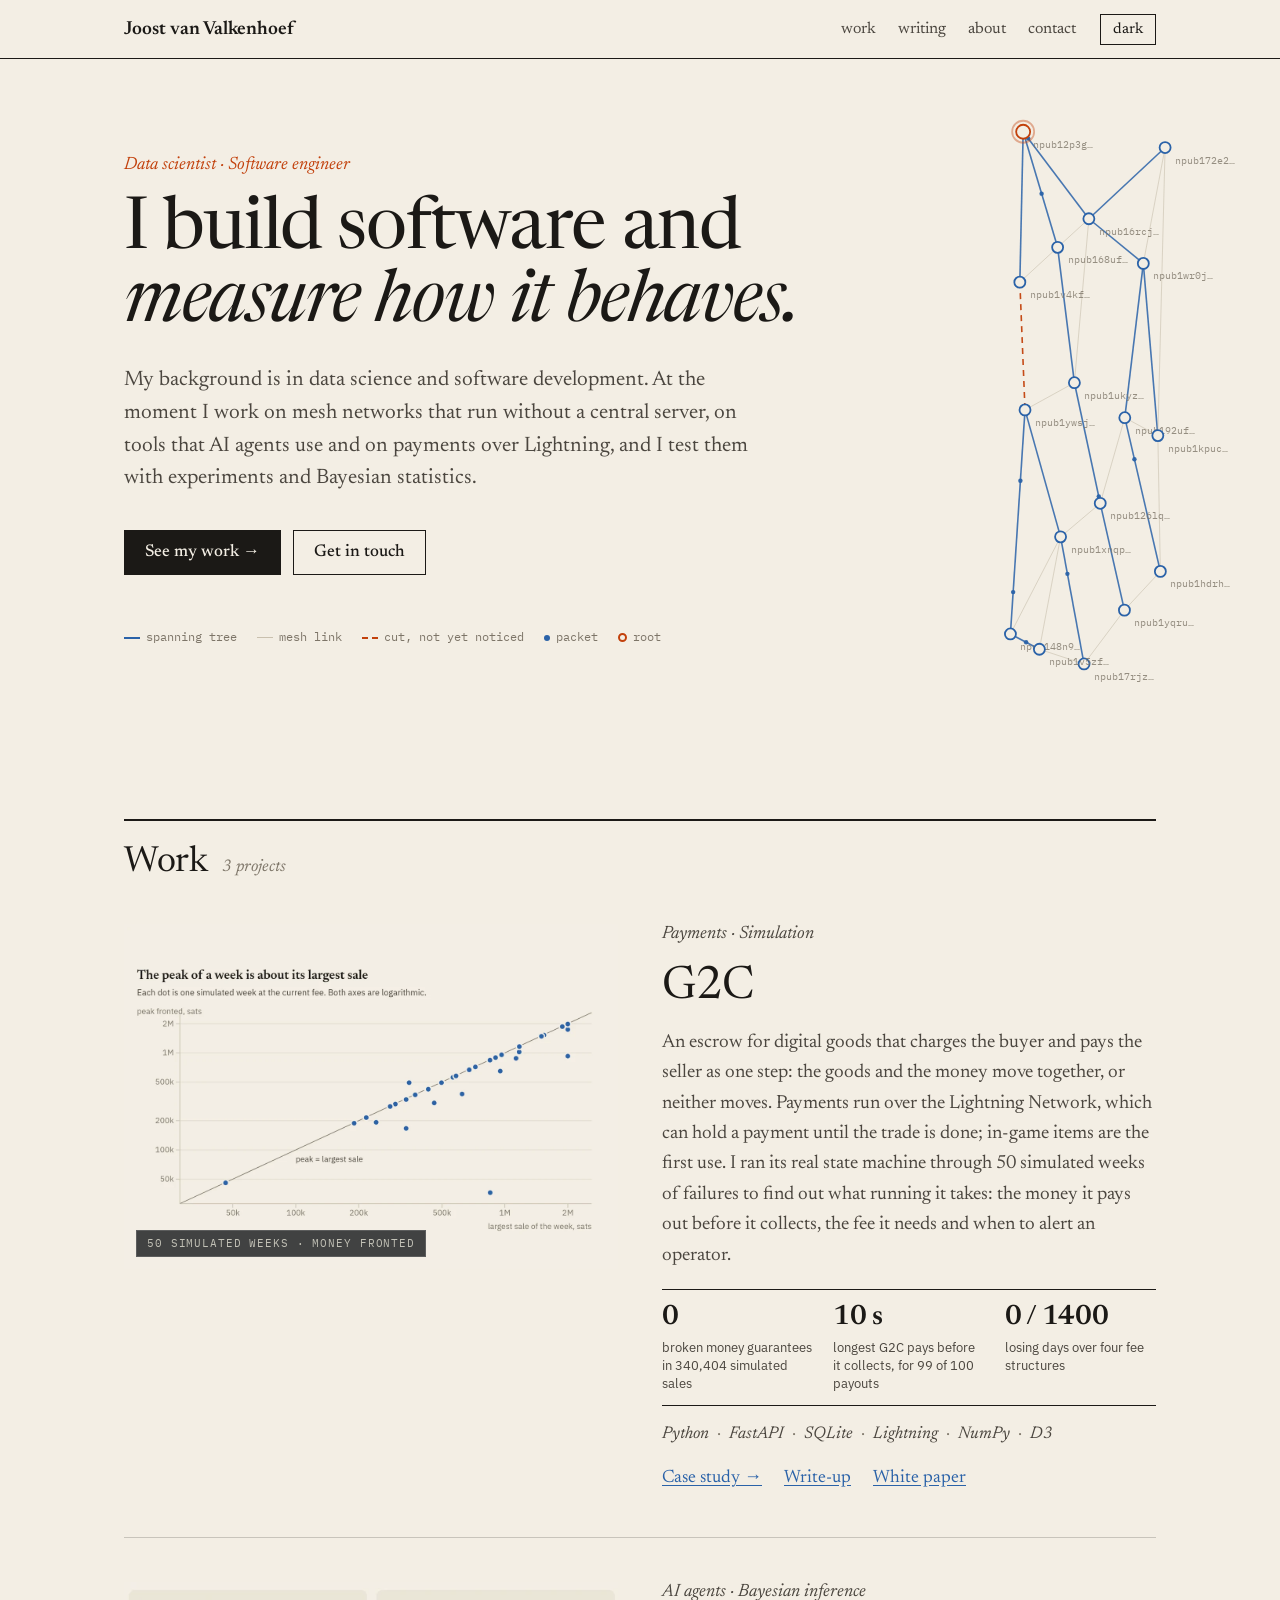
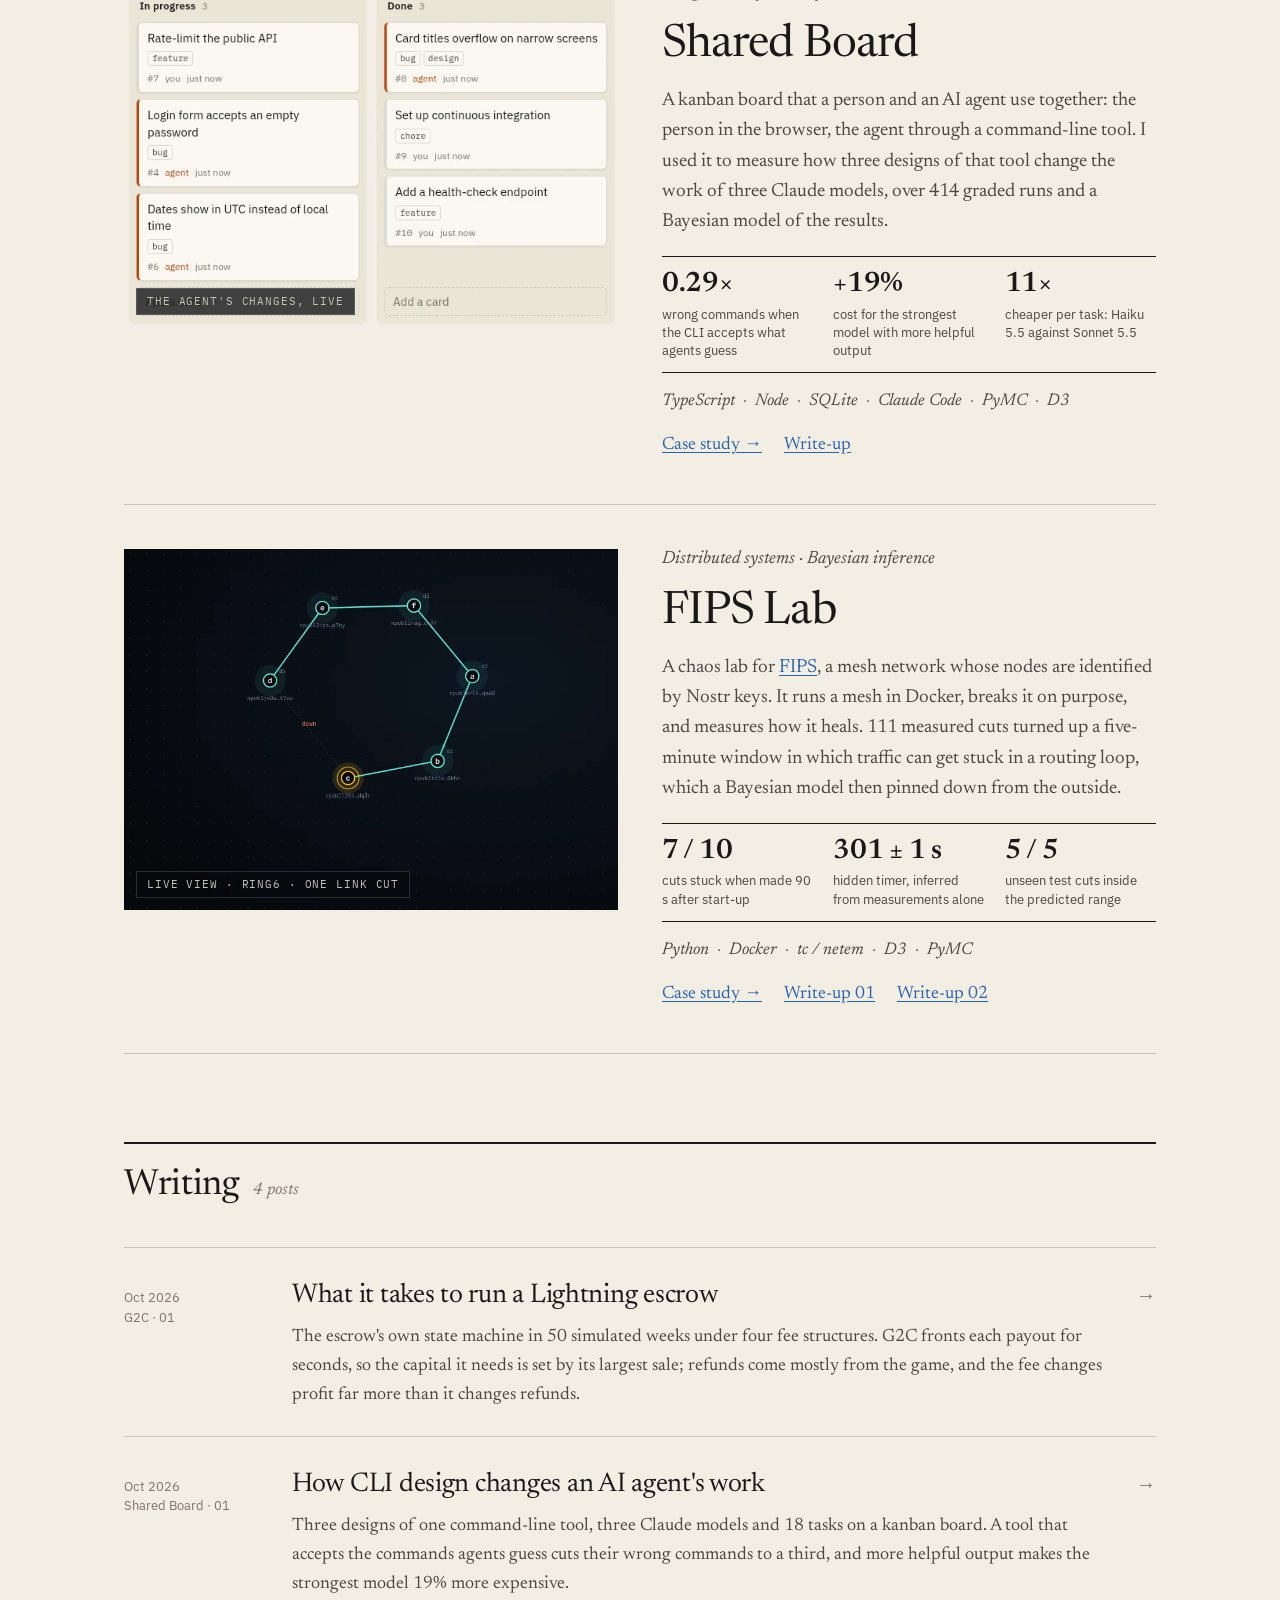
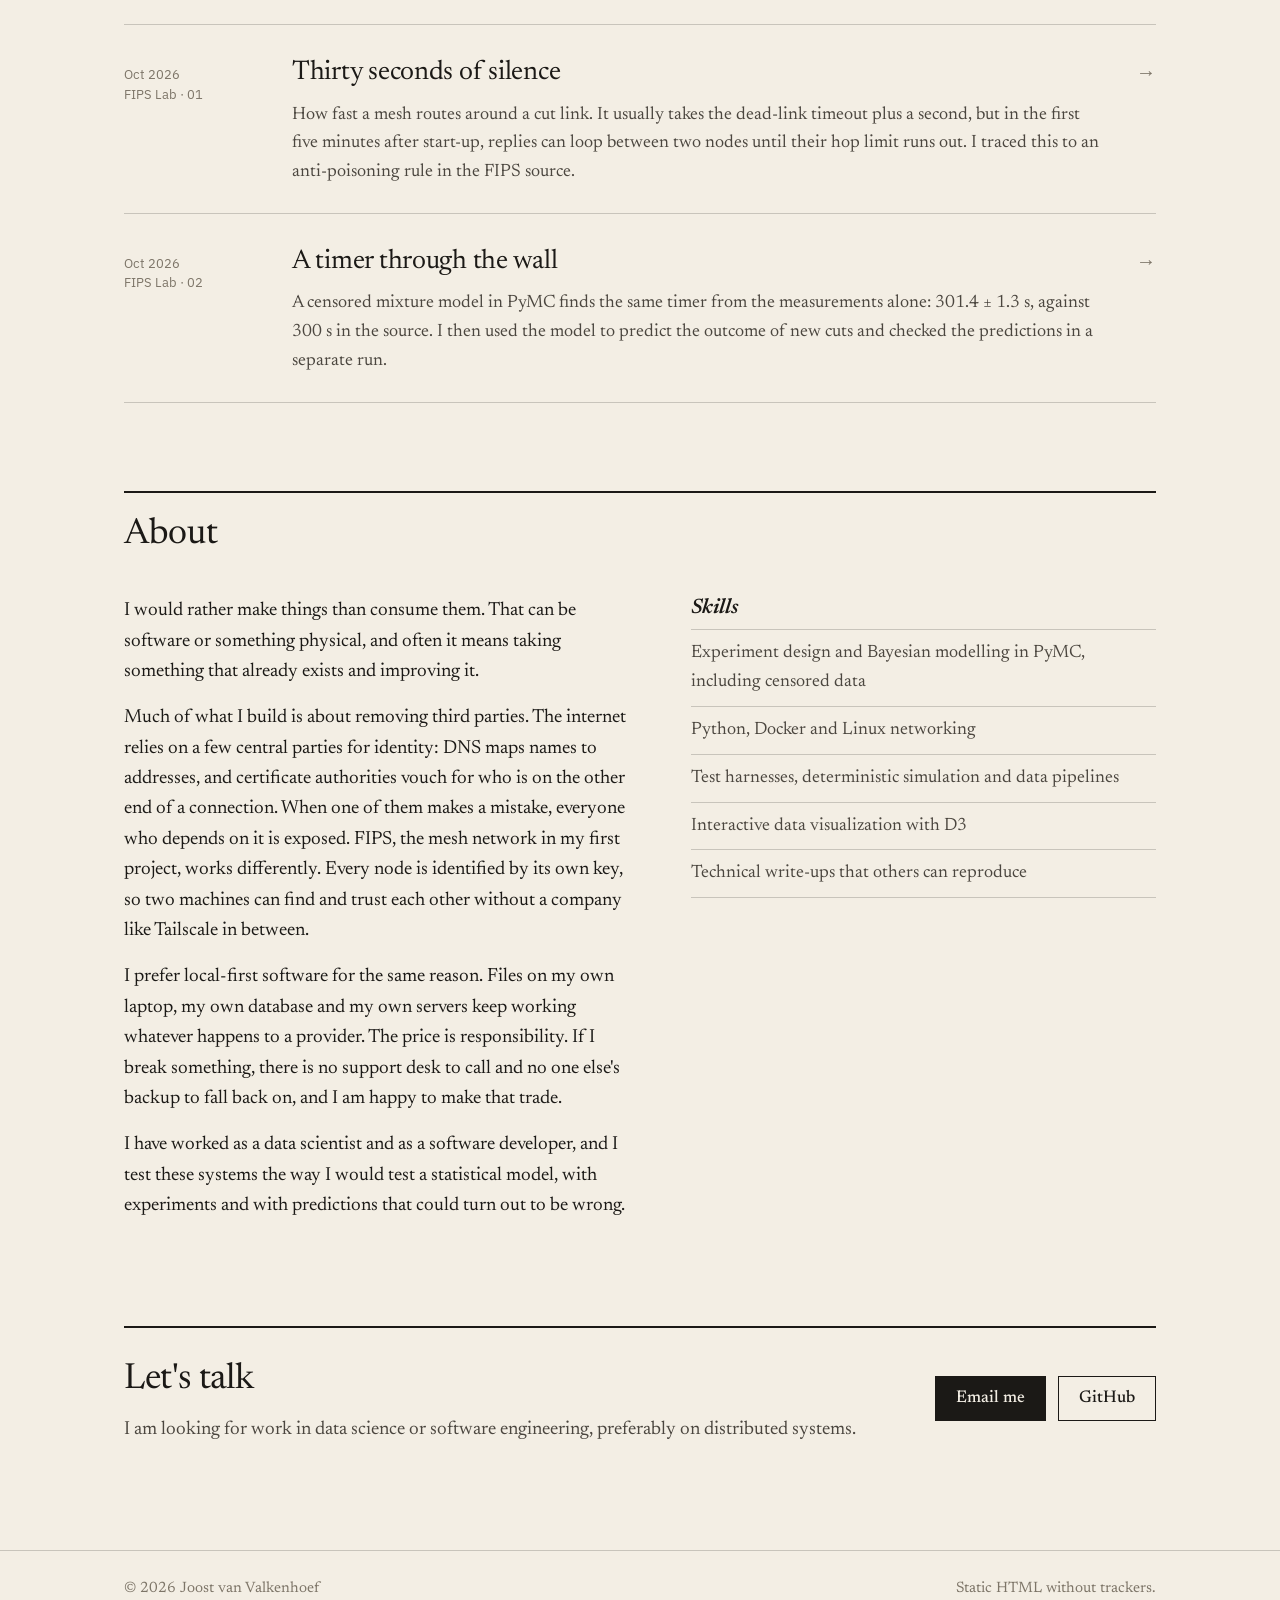
==== index.html @ c26f12bf "G2C: present it as an escrow for digital goods, with Lightning as the means Co-Authored-By: Claude O" ====
<!doctype html>
<html lang="en">
<head>
  <meta charset="utf-8">
  <meta name="viewport" content="width=device-width, initial-scale=1">
  <title>Joost van Valkenhoef</title>
  <meta name="description" content="Data scientist and software engineer. I build software and measure how it behaves: mesh networks, tools for AI agents, Lightning payments, and the statistics behind them.">
  <link rel="icon" href="data:image/svg+xml,%3Csvg xmlns='http://www.w3.org/2000/svg' viewBox='0 0 32 32'%3E%3Cg fill='none' stroke='%231aa995' stroke-width='2.5'%3E%3Cpath d='M8 24 16 8 24 24Z'/%3E%3Ccircle cx='16' cy='8' r='3.5' fill='%2306080c' stroke='%23fbbf24'/%3E%3Ccircle cx='8' cy='24' r='3.5' fill='%2306080c'/%3E%3Ccircle cx='24' cy='24' r='3.5' fill='%2306080c'/%3E%3C/g%3E%3C/svg%3E">
  <link rel="stylesheet" href="style.css">
  <script src="theme.js"></script>
</head>
<body>

<header class="bar">
  <div class="wrap">
    <a class="name" href="./">Joost van Valkenhoef</a>
    <nav aria-label="Sections">
      <a href="#work">work</a>
      <a href="#writing">writing</a>
      <a href="#about">about</a>
      <a href="#contact">contact</a>
    </nav>
    <button id="theme" type="button" aria-label="Toggle light or dark theme">theme</button>
  </div>
</header>

<main>

<div class="hero">
  <canvas id="mesh" aria-hidden="true"></canvas>
  <div class="wrap">
    <p class="kicker">Data scientist · Software engineer</p>
    <h1>I build software and <em>measure how it behaves.</em></h1>
    <p class="lede">My background is in data science and software development. At the moment I work on mesh networks that run without a central server, on tools that AI agents use and on payments over Lightning, and I test them with experiments and Bayesian statistics.</p>
    <div class="cta">
      <a class="btn primary" href="#work">See my work →</a>
      <a class="btn" href="#contact">Get in touch</a>
    </div>
    <div class="legend" aria-hidden="true">
      <span><i></i>spanning tree</span>
      <span><i class="mesh"></i>mesh link</span>
      <span><i class="cut"></i>cut, not yet noticed</span>
      <span><i class="dot"></i>packet</span>
      <span><i class="root"></i>root</span>
    </div>
  </div>
</div>

<section id="work">
  <div class="wrap">
    <div class="head"><h2>Work</h2><span class="count">3 projects</span></div>

    <article class="feature">
      <a class="shot light" href="g2c/" aria-label="G2C case study">
        <img src="img/g2c-card.webp" width="630" height="440" alt="A chart from the G2C write-up: for each simulated week, the most money paid out before collecting, against the week's largest sale. The points lie on the diagonal." loading="lazy">
        <span class="tag">50 SIMULATED WEEKS · MONEY FRONTED</span>
      </a>
      <div class="body">
        <p class="kicker">Payments · Simulation</p>
        <h3><a href="g2c/">G2C</a></h3>
        <p>An escrow for digital goods that charges the buyer and pays the seller as one step: the goods and the money move together, or neither moves. Payments run over the Lightning Network, which can hold a payment until the trade is done; in-game items are the first use. I ran its real state machine through 50 simulated weeks of failures to find out what running it takes: the money it pays out before it collects, the fee it needs and when to alert an operator.</p>
        <div class="stats">
          <div class="stat"><b>0</b><span>broken money guarantees in 340,404 simulated sales</span></div>
          <div class="stat"><b>10 s</b><span>longest G2C pays before it collects, for 99 of 100 payouts</span></div>
          <div class="stat"><b>0 / 1400</b><span>losing days over four fee structures</span></div>
        </div>
        <ul class="tags" aria-label="Built with">
          <li>Python</li><li>FastAPI</li><li>SQLite</li><li>Lightning</li><li>NumPy</li><li>D3</li>
        </ul>
        <div class="links">
          <a href="g2c/">Case study →</a>
          <a href="g2c/writeup/">Write-up</a>
          <a href="g2c/white-paper.pdf">White paper</a>
        </div>
      </div>
    </article>

    <article class="feature">
      <a class="shot light" href="shared-board/" aria-label="Shared Board case study">
        <img src="img/shared-board-card.webp" width="630" height="440" alt="The Shared Board in the browser: cards in In progress and Done, three of them with an orange edge because the AI agent moved them from the command line." loading="lazy">
        <span class="tag">THE AGENT'S CHANGES, LIVE</span>
      </a>
      <div class="body">
        <p class="kicker">AI agents · Bayesian inference</p>
        <h3><a href="shared-board/">Shared Board</a></h3>
        <p>A kanban board that a person and an AI agent use together: the person in the browser, the agent through a command-line tool. I used it to measure how three designs of that tool change the work of three Claude models, over 414 graded runs and a Bayesian model of the results.</p>
        <div class="stats">
          <div class="stat"><b>0.29×</b><span>wrong commands when the CLI accepts what agents guess</span></div>
          <div class="stat"><b>+19%</b><span>cost for the strongest model with more helpful output</span></div>
          <div class="stat"><b>11×</b><span>cheaper per task: Haiku 5.5 against Sonnet 5.5</span></div>
        </div>
        <ul class="tags" aria-label="Built with">
          <li>TypeScript</li><li>Node</li><li>SQLite</li><li>Claude Code</li><li>PyMC</li><li>D3</li>
        </ul>
        <div class="links">
          <a href="shared-board/">Case study →</a>
          <a href="shared-board/writeup/">Write-up</a>
        </div>
      </div>
    </article>

    <article class="feature">
      <a class="shot" href="fips-lab/" aria-label="FIPS Lab case study">
        <img src="img/fips-lab-card.webp" width="820" height="600" alt="The FIPS Lab live view: six mesh nodes in a ring, the spanning tree drawn in teal, the root in amber, and one cut link marked down." loading="lazy">
        <span class="tag">LIVE VIEW · RING6 · ONE LINK CUT</span>
      </a>
      <div class="body">
        <p class="kicker">Distributed systems · Bayesian inference</p>
        <h3><a href="fips-lab/">FIPS Lab</a></h3>
        <p>A chaos lab for <a href="https://github.com/jmcorgan/fips">FIPS</a>, a mesh network whose nodes are identified by Nostr keys. It runs a mesh in Docker, breaks it on purpose, and measures how it heals. 111 measured cuts turned up a five-minute window in which traffic can get stuck in a routing loop, which a Bayesian model then pinned down from the outside.</p>
        <div class="stats">
          <div class="stat"><b>7 / 10</b><span>cuts stuck when made 90 s after start-up</span></div>
          <div class="stat"><b>301 ± 1 s</b><span>hidden timer, inferred from measurements alone</span></div>
          <div class="stat"><b>5 / 5</b><span>unseen test cuts inside the predicted range</span></div>
        </div>
        <ul class="tags" aria-label="Built with">
          <li>Python</li><li>Docker</li><li>tc / netem</li><li>D3</li><li>PyMC</li>
        </ul>
        <div class="links">
          <a href="fips-lab/">Case study →</a>
          <a href="fips-lab/experiments/writeups/01-reroute/">Write-up 01</a>
          <a href="fips-lab/experiments/writeups/02-window/">Write-up 02</a>
        </div>
      </div>
    </article>
  </div>
</section>

<section id="writing">
  <div class="wrap">
    <div class="head"><h2>Writing</h2><span class="count">4 posts</span></div>
    <ul class="posts">
      <li>
        <a href="g2c/writeup/">
          <span class="meta">Oct 2026<br>G2C · 01</span>
          <div>
            <h3>What it takes to run a Lightning escrow</h3>
            <p>The escrow's own state machine in 50 simulated weeks under four fee structures. G2C fronts each payout for seconds, so the capital it needs is set by its largest sale; refunds come mostly from the game, and the fee changes profit far more than it changes refunds.</p>
          </div>
          <span class="arrow" aria-hidden="true">→</span>
        </a>
      </li>
      <li>
        <a href="shared-board/writeup/">
          <span class="meta">Oct 2026<br>Shared Board · 01</span>
          <div>
            <h3>How CLI design changes an AI agent's work</h3>
            <p>Three designs of one command-line tool, three Claude models and 18 tasks on a kanban board. A tool that accepts the commands agents guess cuts their wrong commands to a third, and more helpful output makes the strongest model 19% more expensive.</p>
          </div>
          <span class="arrow" aria-hidden="true">→</span>
        </a>
      </li>
      <li>
        <a href="fips-lab/experiments/writeups/01-reroute/">
          <span class="meta">Oct 2026<br>FIPS Lab · 01</span>
          <div>
            <h3>Thirty seconds of silence</h3>
            <p>How fast a mesh routes around a cut link. It usually takes the dead-link timeout plus a second, but in the first five minutes after start-up, replies can loop between two nodes until their hop limit runs out. I traced this to an anti-poisoning rule in the FIPS source.</p>
          </div>
          <span class="arrow" aria-hidden="true">→</span>
        </a>
      </li>
      <li>
        <a href="fips-lab/experiments/writeups/02-window/">
          <span class="meta">Oct 2026<br>FIPS Lab · 02</span>
          <div>
            <h3>A timer through the wall</h3>
            <p>A censored mixture model in PyMC finds the same timer from the measurements alone: 301.4 ± 1.3 s, against 300 s in the source. I then used the model to predict the outcome of new cuts and checked the predictions in a separate run.</p>
          </div>
          <span class="arrow" aria-hidden="true">→</span>
        </a>
      </li>
    </ul>
  </div>
</section>

<section id="about">
  <div class="wrap">
    <div class="head"><h2>About</h2></div>
    <div class="about">
      <div>
        <p>I would rather make things than consume them. That can be software or something physical, and often it means taking something that already exists and improving it.</p>
        <p>Much of what I build is about removing third parties. The internet relies on a few central parties for identity: DNS maps names to addresses, and certificate authorities vouch for who is on the other end of a connection. When one of them makes a mistake, everyone who depends on it is exposed. FIPS, the mesh network in my first project, works differently. Every node is identified by its own key, so two machines can find and trust each other without a company like Tailscale in between.</p>
        <p>I prefer local-first software for the same reason. Files on my own laptop, my own database and my own servers keep working whatever happens to a provider. The price is responsibility. If I break something, there is no support desk to call and no one else's backup to fall back on, and I am happy to make that trade.</p>
        <p>I have worked as a data scientist and as a software developer, and I test these systems the way I would test a statistical model, with experiments and with predictions that could turn out to be wrong.</p>
      </div>
      <div class="skills">
        <h3>Skills</h3>
        <ul>
          <li>Experiment design and Bayesian modelling in PyMC, including censored data</li>
          <li>Python, Docker and Linux networking</li>
          <li>Test harnesses, deterministic simulation and data pipelines</li>
          <li>Interactive data visualization with D3</li>
          <li>Technical write-ups that others can reproduce</li>
        </ul>
      </div>
    </div>
  </div>
</section>

<section id="contact">
  <div class="wrap">
    <div class="contact">
      <div>
        <h2>Let's talk</h2>
        <p>I am looking for work in data science or software engineering, preferably on distributed systems.</p>
      </div>
      <div class="cta">
        <a class="btn primary" href="mailto:jmevanvalkenhoef@gmail.com">Email me</a>
        <a class="btn" href="https://github.com/jmevanvalkenhoef">GitHub</a>
      </div>
    </div>
  </div>
</section>

</main>

<footer>
  <div class="wrap">
    <span>© 2026 Joost van Valkenhoef</span>
    <span>Static HTML without trackers.</span>
  </div>
</footer>

<script src="mesh.js"></script>
</body>
</html>
---- style.css ----
/* Portfolio site: editorial light theme, warm charcoal dark theme. Same
   tokens as the FIPS Lab write-ups, so the site and the write-ups read as
   one. Chart colours validated: light #2a62a8 / #c2410c on #f3eee4, dark
   #548fdc / #c4851e on #1b1a18. Fonts self-hosted (SIL OFL). */

@import url("fonts/fonts.css");

:root {
  color-scheme: light;
  --page: #f3eee4;
  --surface: #f3eee4;
  --text: #1b1916;
  --text-2: #4b463f;
  --muted: #7d7568;
  --grid: #e2dbcd;
  --axis: #c9c0ae;
  --border: rgba(27, 25, 22, 0.2);
  --rule: #1b1916;
  --series: #2a62a8;
  --stuck: #c2410c;
  --accent: #c2410c;
  --root: #c2410c;
  --link: #2a62a8;
  --code-bg: #e9e2d4;
  --serif: "Newsreader", Georgia, "Times New Roman", serif;
  --sans: "IBM Plex Sans", system-ui, sans-serif;
  --mono: "IBM Plex Mono", ui-monospace, SFMono-Regular, Menlo, Consolas, monospace;
}

@media (prefers-color-scheme: dark) {
  :root:not([data-theme="light"]) {
    color-scheme: dark;
    --page: #1b1a18;
    --surface: #1b1a18;
    --text: #efe9df;
    --text-2: #c2baac;
    --muted: #8b8478;
    --grid: #2c2a26;
    --axis: #4a463f;
    --border: rgba(239, 233, 223, 0.16);
    --rule: #efe9df;
    --series: #548fdc;
    --stuck: #c4851e;
    --accent: #e2a33b;
  --root: #e2a33b;
    --link: #e2a33b;
    --code-bg: #24221f;
  }
}

:root[data-theme="dark"] {
  color-scheme: dark;
  --page: #1b1a18;
  --surface: #1b1a18;
  --text: #efe9df;
  --text-2: #c2baac;
  --muted: #8b8478;
  --grid: #2c2a26;
  --axis: #4a463f;
  --border: rgba(239, 233, 223, 0.16);
  --rule: #efe9df;
  --series: #548fdc;
  --stuck: #c4851e;
  --accent: #e2a33b;
  --root: #e2a33b;
  --link: #e2a33b;
  --code-bg: #24221f;
}

* { box-sizing: border-box; }

html { scroll-behavior: smooth; }
@media (prefers-reduced-motion: reduce) { html { scroll-behavior: auto; } }

body {
  margin: 0;
  background: var(--page);
  color: var(--text);
  font: 19px/1.6 var(--serif);
  -webkit-font-smoothing: antialiased;
}

a { color: var(--link); text-underline-offset: 3px; }
a:hover { text-decoration-thickness: 2px; }
:focus-visible { outline: 2px solid var(--accent); outline-offset: 3px; }

.wrap { max-width: 1080px; margin: 0 auto; padding: 0 24px; }
.narrow { max-width: 760px; }

.kicker { font: italic 400 18px/1.2 var(--serif); color: var(--accent); margin: 0; }
.dim { color: var(--muted); }
code { font: 0.84em var(--mono); background: var(--code-bg); padding: 1px 5px; }

/* ── Top bar ─────────────────────────────────────────────────────────── */

.bar { position: sticky; top: 0; z-index: 10; background: var(--page); border-bottom: 1px solid var(--rule); }
.bar .wrap { display: flex; align-items: center; gap: 24px; height: 58px; }
.name { font: 600 19px/1 var(--serif); color: var(--text); text-decoration: none; margin-right: auto; }
.bar nav { display: flex; gap: 22px; }
.bar nav a { font: 16px/1 var(--serif); color: var(--text-2); text-decoration: none; }
.bar nav a:hover { color: var(--text); text-decoration: underline; }
#theme { font: 15px/1 var(--serif); color: var(--text); background: none; border: 1px solid var(--rule); padding: 7px 12px; cursor: pointer; }
#theme:hover { background: var(--code-bg); }

/* ── Hero ────────────────────────────────────────────────────────────── */

.hero { position: relative; overflow: hidden; }
.hero canvas { position: absolute; inset: 0; width: 100%; height: 100%; display: block; }
.hero .wrap { position: relative; padding-top: 96px; padding-bottom: 88px; pointer-events: none; }
.hero .wrap > * { pointer-events: auto; }
.hero h1 {
  font-weight: 400;
  font-size: clamp(40px, 6vw, 72px);
  line-height: 1.02;
  letter-spacing: -0.02em;
  margin: 18px 0 24px;
  max-width: 11.5em;
}
.hero h1 em { font-style: italic; }
.hero .lede { font-size: 21px; line-height: 1.55; color: var(--text-2); max-width: 31em; margin: 0 0 34px; }
.hero .legend { margin-top: 56px; display: flex; flex-wrap: wrap; gap: 8px 20px; font: 12px/1 var(--mono); color: var(--muted); }
.legend i { display: inline-block; width: 16px; vertical-align: middle; margin-right: 6px; border-top: 2px solid var(--series); }
.legend i.cut { border-top: 2px dashed var(--stuck); }
.legend i.mesh { border-top: 1px solid var(--axis); }
.legend i.dot { width: 6px; height: 6px; border: 0; border-radius: 50%; background: var(--series); }
.legend i.root { width: 9px; height: 9px; border: 2px solid var(--root); border-radius: 50%; }

.cta { display: flex; flex-wrap: wrap; gap: 12px; }
.btn {
  display: inline-flex; align-items: center; gap: 8px;
  font: 500 17px/1 var(--serif);
  padding: 13px 20px;
  text-decoration: none;
  border: 1px solid var(--rule);
  color: var(--text);
  background: transparent;
}
.btn:hover { background: var(--code-bg); }
.btn.primary { background: var(--text); color: var(--page); }
.btn.primary:hover { background: var(--accent); border-color: var(--accent); color: var(--page); }

/* ── Sections ────────────────────────────────────────────────────────── */

section { padding: 88px 0 0; }
section:last-of-type { padding-bottom: 104px; }
.head { display: flex; align-items: baseline; gap: 14px; margin-bottom: 32px; border-top: 2px solid var(--rule); padding-top: 14px; }
.head h2 { font-size: 36px; font-weight: 400; letter-spacing: -0.01em; margin: 0; }
.head .count { font: italic 17px/1 var(--serif); color: var(--muted); }

/* Featured project */
.feature { display: grid; grid-template-columns: 1fr 1fr; gap: 44px; padding-bottom: 44px; border-bottom: 1px solid var(--border); }
.shot { display: block; background: #06080c; position: relative; align-self: start; }
.shot img { display: block; width: 100%; height: auto; }
.shot .tag {
  position: absolute; left: 12px; bottom: 12px;
  font: 11px/1 var(--mono); letter-spacing: 0.08em; color: #c3c2b7;
  background: rgba(6, 8, 12, 0.75); border: 1px solid rgba(255, 255, 255, 0.14); padding: 7px 10px;
}
.feature + .feature { margin-top: 44px; }
.shot.light { background: var(--code-bg); }
.feature .body { display: flex; flex-direction: column; gap: 18px; }
.feature h3 { font-size: 46px; font-weight: 400; letter-spacing: -0.02em; margin: 0; line-height: 1; }
.feature h3 a { color: var(--text); text-decoration: none; }
.feature h3 a:hover { text-decoration: underline; text-decoration-thickness: 2px; }
.feature p { margin: 0; color: var(--text-2); }

.stats { display: grid; grid-template-columns: repeat(3, 1fr); gap: 0 20px; border-top: 1px solid var(--rule); border-bottom: 1px solid var(--rule); }
.stat { padding: 12px 0; }
.stat b { display: block; white-space: nowrap; font: 600 28px/1.1 var(--serif); font-variant-numeric: lining-nums; letter-spacing: -0.01em; }
.stat span { display: block; font: 13px/1.4 var(--sans); color: var(--text-2); margin-top: 6px; }

.tags { display: flex; flex-wrap: wrap; gap: 4px 0; list-style: none; margin: 0; padding: 0; }
.tags li { font: italic 17px/1.3 var(--serif); color: var(--text-2); }
.tags li + li::before { content: "·"; margin: 0 8px; font-style: normal; color: var(--muted); }

.links { display: flex; flex-wrap: wrap; gap: 8px 22px; font-size: 18px; margin-top: auto; }

/* Writing */
.posts { list-style: none; margin: 0; padding: 0; }
.posts li { border-bottom: 1px solid var(--border); }
.posts li:first-child { border-top: 1px solid var(--border); }
.posts a { display: grid; grid-template-columns: 140px 1fr auto; gap: 28px; align-items: baseline; padding: 26px 0; text-decoration: none; color: var(--text); }
.posts a:hover h3 { text-decoration: underline; text-decoration-thickness: 1px; }
.posts .meta { font: 13px/1.5 var(--sans); color: var(--muted); }
.posts h3 { font-size: 27px; font-weight: 400; margin: 0 0 6px; letter-spacing: -0.01em; }
.posts p { margin: 0; color: var(--text-2); font-size: 18px; }
.posts .arrow { font: 20px/1 var(--serif); color: var(--muted); }

/* About */
.about { display: grid; grid-template-columns: 1.1fr 1fr; gap: 56px; }
.about p { margin: 0 0 16px; }
.skills h3 { font: italic 600 21px/1.2 var(--serif); margin: 0 0 8px; }
.skills ul { margin: 0; padding: 0; list-style: none; border-top: 1px solid var(--border); }
.skills li { padding: 9px 0; border-bottom: 1px solid var(--border); color: var(--text-2); font-size: 18px; }

/* Contact */
.contact { display: flex; flex-wrap: wrap; align-items: center; justify-content: space-between; gap: 24px; border-top: 2px solid var(--rule); padding-top: 24px; }
.contact h2 { font-size: 36px; font-weight: 400; margin: 0 0 6px; letter-spacing: -0.01em; }
.contact p { margin: 0; color: var(--text-2); }

footer { border-top: 1px solid var(--border); padding: 26px 0 40px; font: 15px/1.6 var(--serif); color: var(--muted); }
footer .wrap { display: flex; flex-wrap: wrap; justify-content: space-between; gap: 12px; }
footer a { color: var(--muted); }

/* ── Project page ────────────────────────────────────────────────────── */

.page-head { padding: 72px 0 8px; }
.page-head h1 { font-size: clamp(38px, 5.4vw, 58px); font-weight: 400; line-height: 1.04; letter-spacing: -0.02em; margin: 16px 0 20px; }
.page-head .lede { font-size: 22px; color: var(--text-2); margin: 0 0 28px; }
.figure { margin: 44px 0 0; }
.figure img { display: block; width: 100%; height: auto; background: #06080c; }
.figure figcaption { font: italic 16px/1.45 var(--serif); color: var(--muted); margin-top: 10px; }
.prose h2 { font-size: 31px; font-weight: 400; margin: 64px 0 10px; letter-spacing: -0.01em; }
.prose ul { padding-left: 22px; }
.prose li { margin: 8px 0; }
.prose li::marker { color: var(--accent); }
.prose .stats { margin: 28px 0; }
.prose .tags { margin-top: 12px; padding-left: 0; }
.cards { display: grid; grid-template-columns: 1fr 1fr; gap: 0 32px; margin: 20px 0; }
.card { display: block; padding: 16px 0 20px; border-top: 1px solid var(--rule); text-decoration: none; color: var(--text); }
.card:hover h3 { text-decoration: underline; text-decoration-thickness: 1px; }
.card .kicker { font-size: 16px; }
.card h3 { font-size: 25px; font-weight: 400; margin: 6px 0 6px; }
.card p { margin: 0; font-size: 17px; color: var(--text-2); }
.arch { display: block; width: 100%; height: auto; margin: 20px 0 4px; }
.arch text { font: 12px var(--sans); fill: var(--text-2); }
.arch .box { fill: var(--page); stroke: var(--axis); }
.arch .hl { stroke: var(--rule); }
.arch .flow { stroke: var(--series); stroke-width: 1.5; fill: none; marker-end: url(#arr); }
.arch .title { fill: var(--text); font-weight: 600; }

/* G2C sale states */
.states { display: block; width: 100%; height: auto; margin: 24px 0 8px; }
.states rect { fill: var(--page); stroke: var(--axis); }
.states .done rect { stroke: var(--series); stroke-width: 1.5; }
.states .back rect { stroke: var(--muted); stroke-dasharray: 3 3; }
.states .person rect { stroke: var(--stuck); stroke-width: 1.5; }
.states text { font: 11.5px var(--sans); fill: var(--text); text-anchor: middle; }
.states .note { fill: var(--muted); font-size: 11px; text-anchor: start; }
.states .arrow { fill: none; stroke: var(--text-2); stroke-width: 1.3; marker-end: url(#arr); }
.states .arrow.back { stroke: var(--muted); stroke-dasharray: 3 3; }
.states .arrow.person { stroke: var(--stuck); }
.states marker path { fill: var(--text-2); }

/* ── Small screens ───────────────────────────────────────────────────── */

@media (max-width: 860px) {
  .feature { grid-template-columns: 1fr; gap: 28px; }
  .about { grid-template-columns: 1fr; gap: 32px; }
}

@media (max-width: 640px) {
  body { font-size: 18px; }
  .wrap { padding: 0 16px; }
  .bar nav { display: none; }
  .hero .wrap { padding-top: 56px; padding-bottom: 56px; }
  .hero .lede { font-size: 19px; }
  .hero canvas { opacity: 0.28; }
  section { padding-top: 64px; }
  .feature h3 { font-size: 38px; }
  .stats { grid-template-columns: 1fr; }
  .stat + .stat { border-top: 1px solid var(--border); }
  .posts a { grid-template-columns: 1fr; gap: 6px; padding: 20px 0; }
  .posts .arrow { display: none; }
  .cards { grid-template-columns: 1fr; }
}
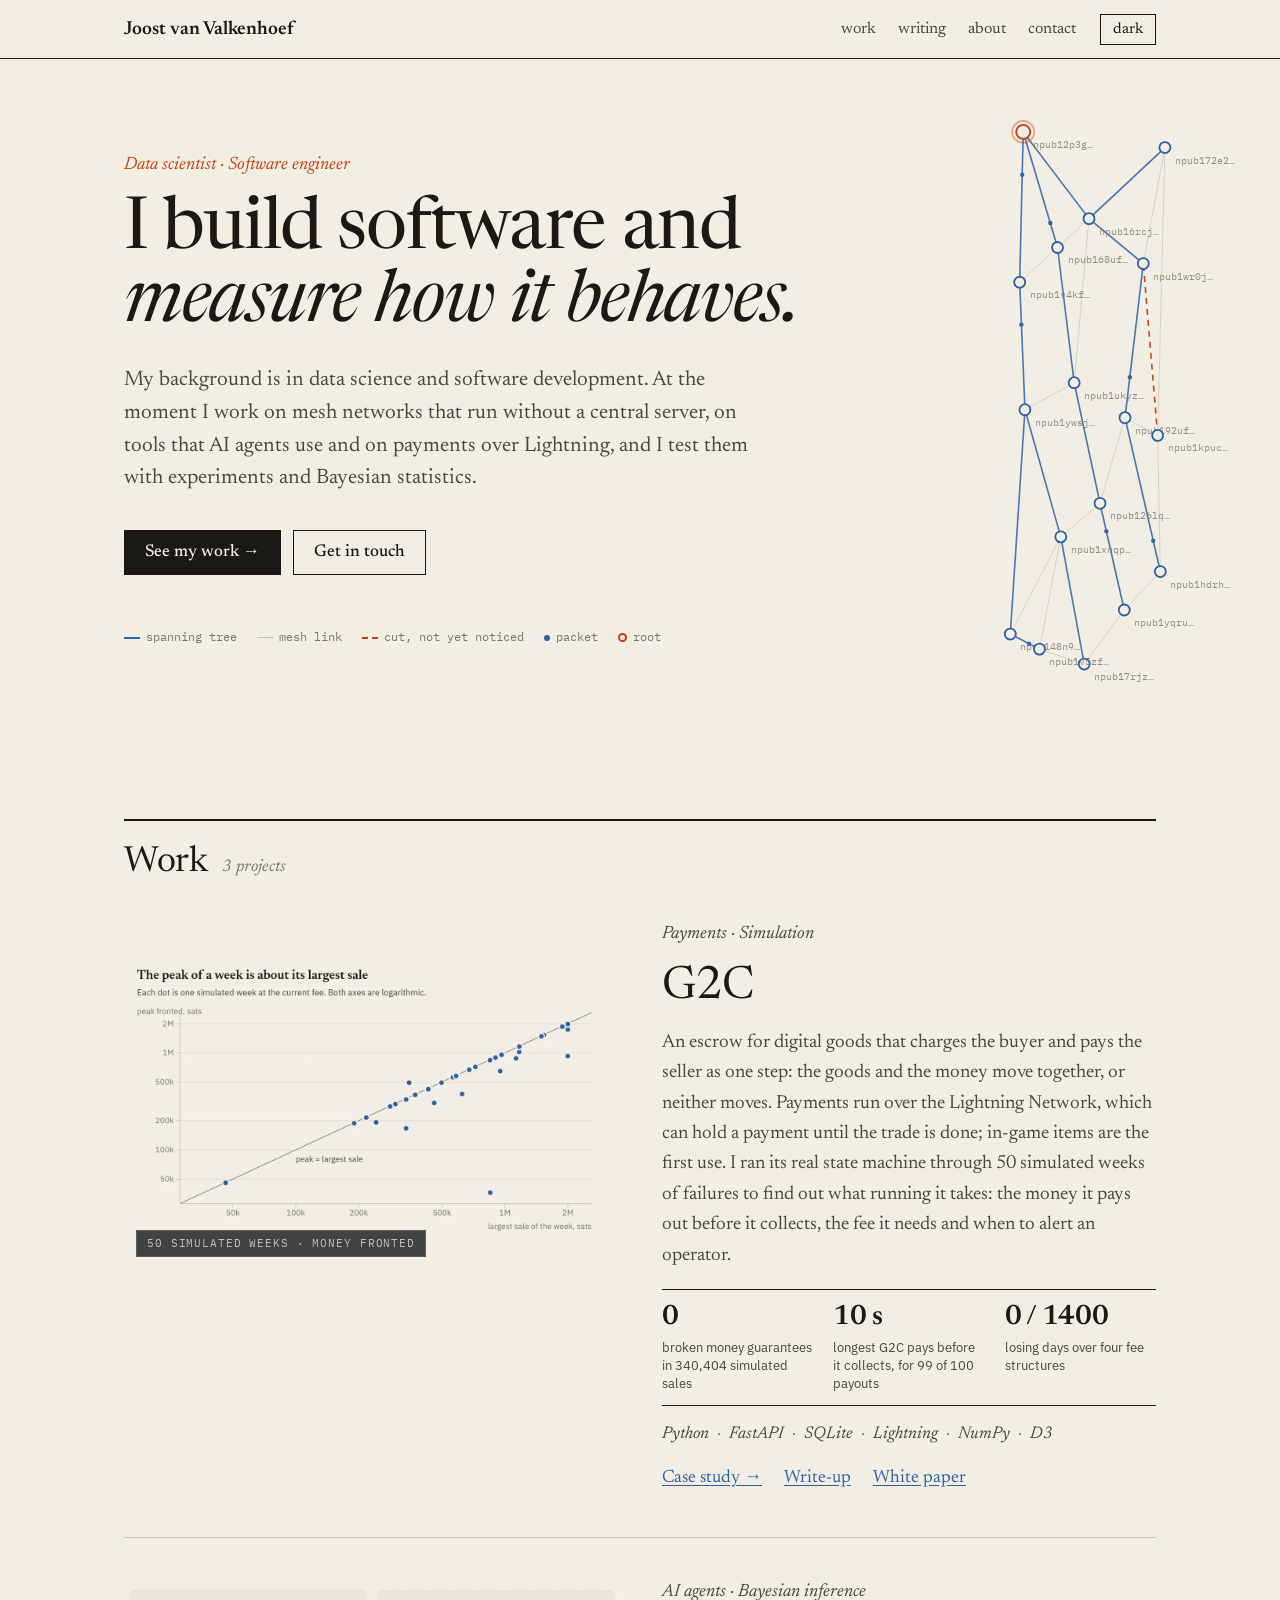
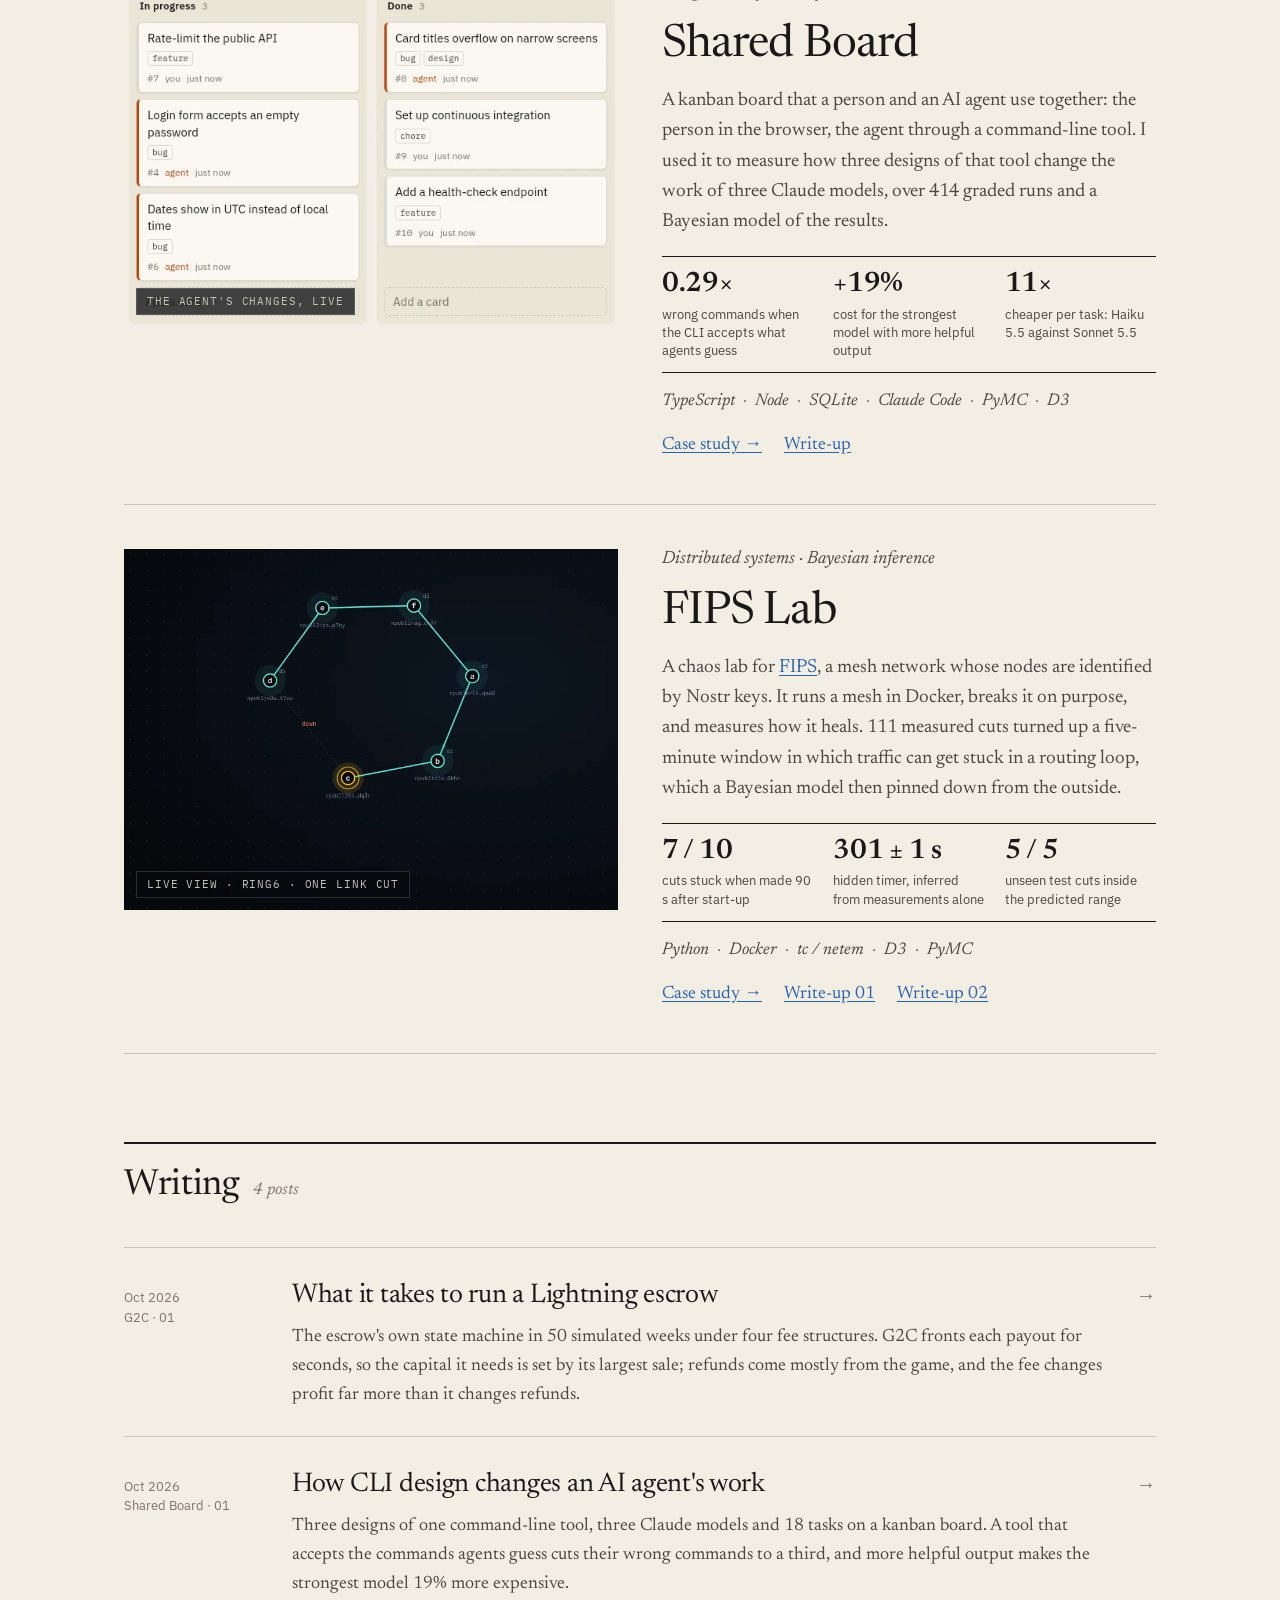
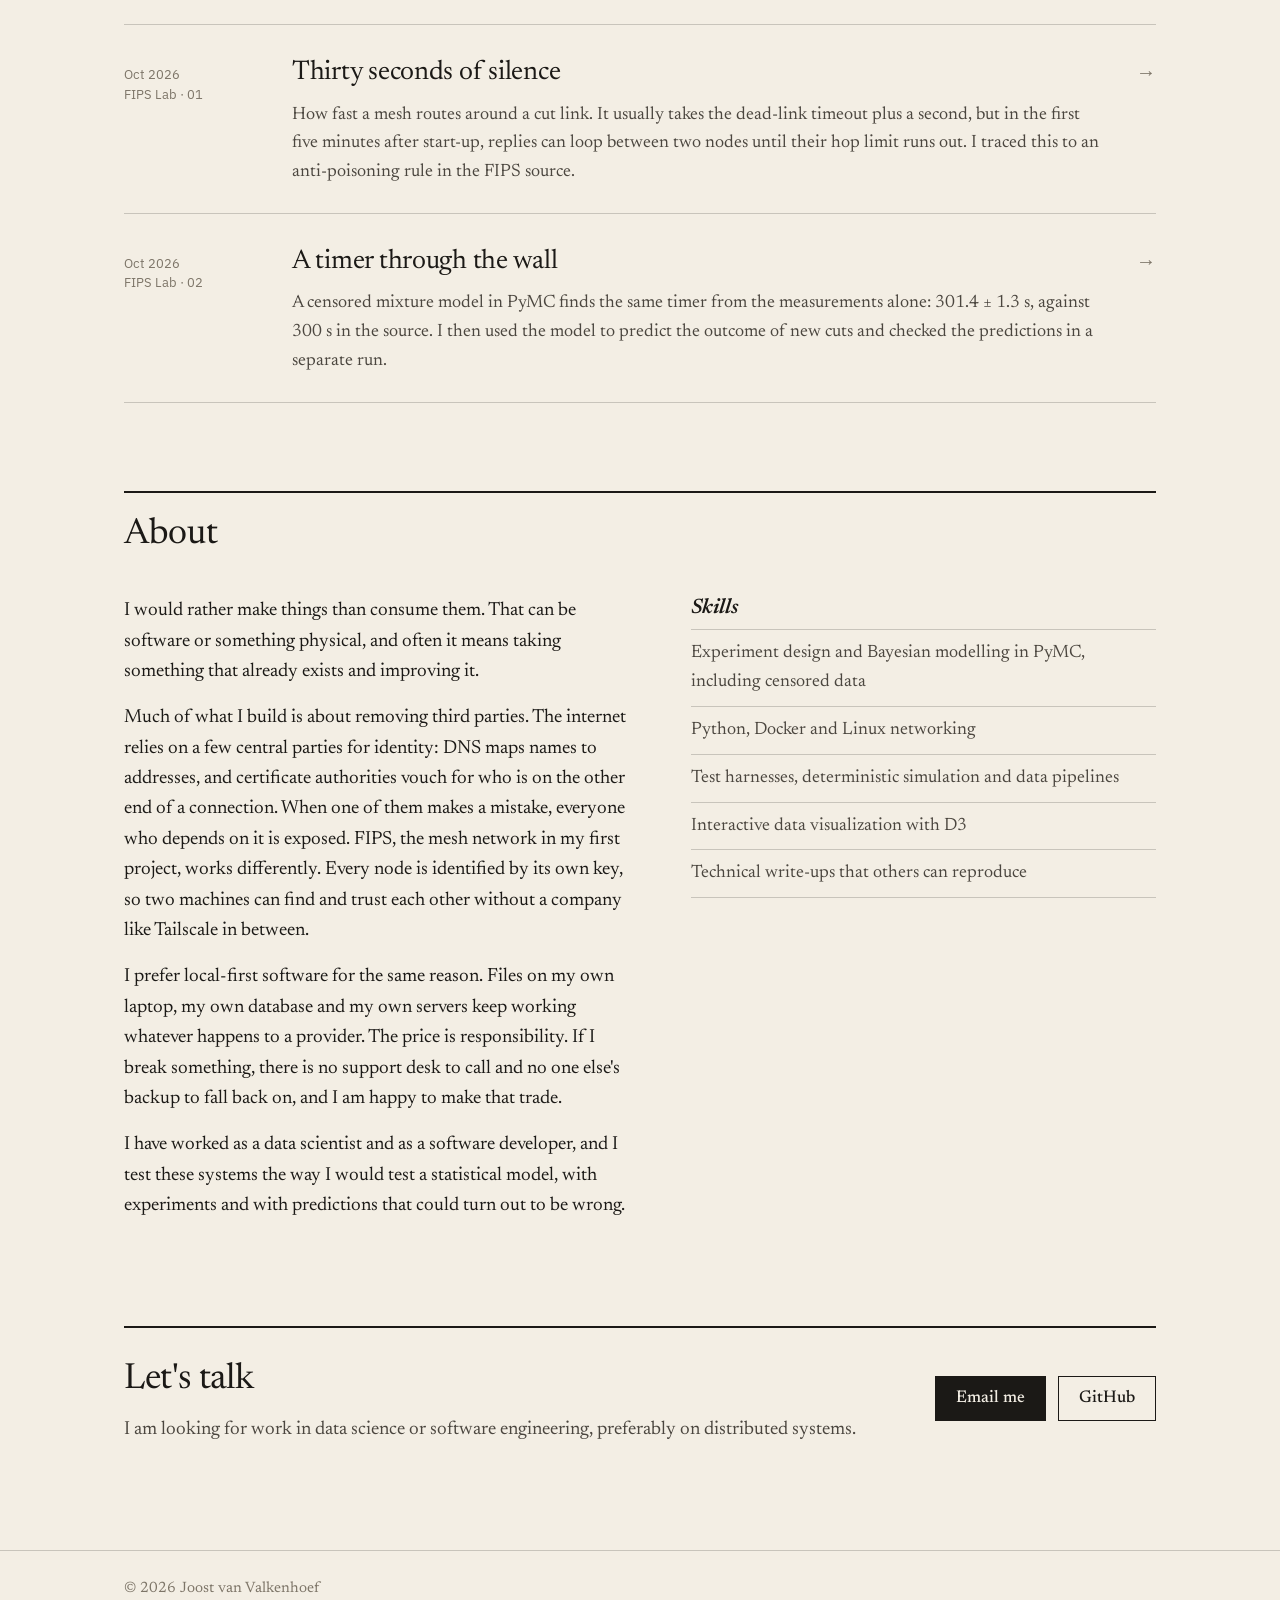
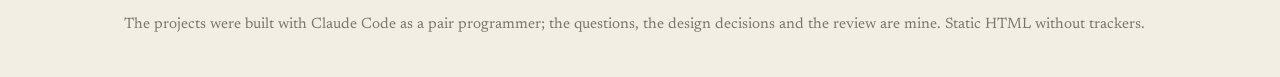
==== commit 9aa08215: "Say how the projects were built; sync FIPS write-up 01 clone URL Co-Authored-By: Claude Opus 5.5 <no" ====
--- a/index.html
+++ b/index.html
@@ -218,7 +218,7 @@
 <footer>
   <div class="wrap">
     <span>© 2026 Joost van Valkenhoef</span>
-    <span>Static HTML without trackers.</span>
+    <span>The projects were built with Claude Code as a pair programmer; the questions, the design decisions and the review are mine. Static HTML without trackers.</span>
   </div>
 </footer>
 
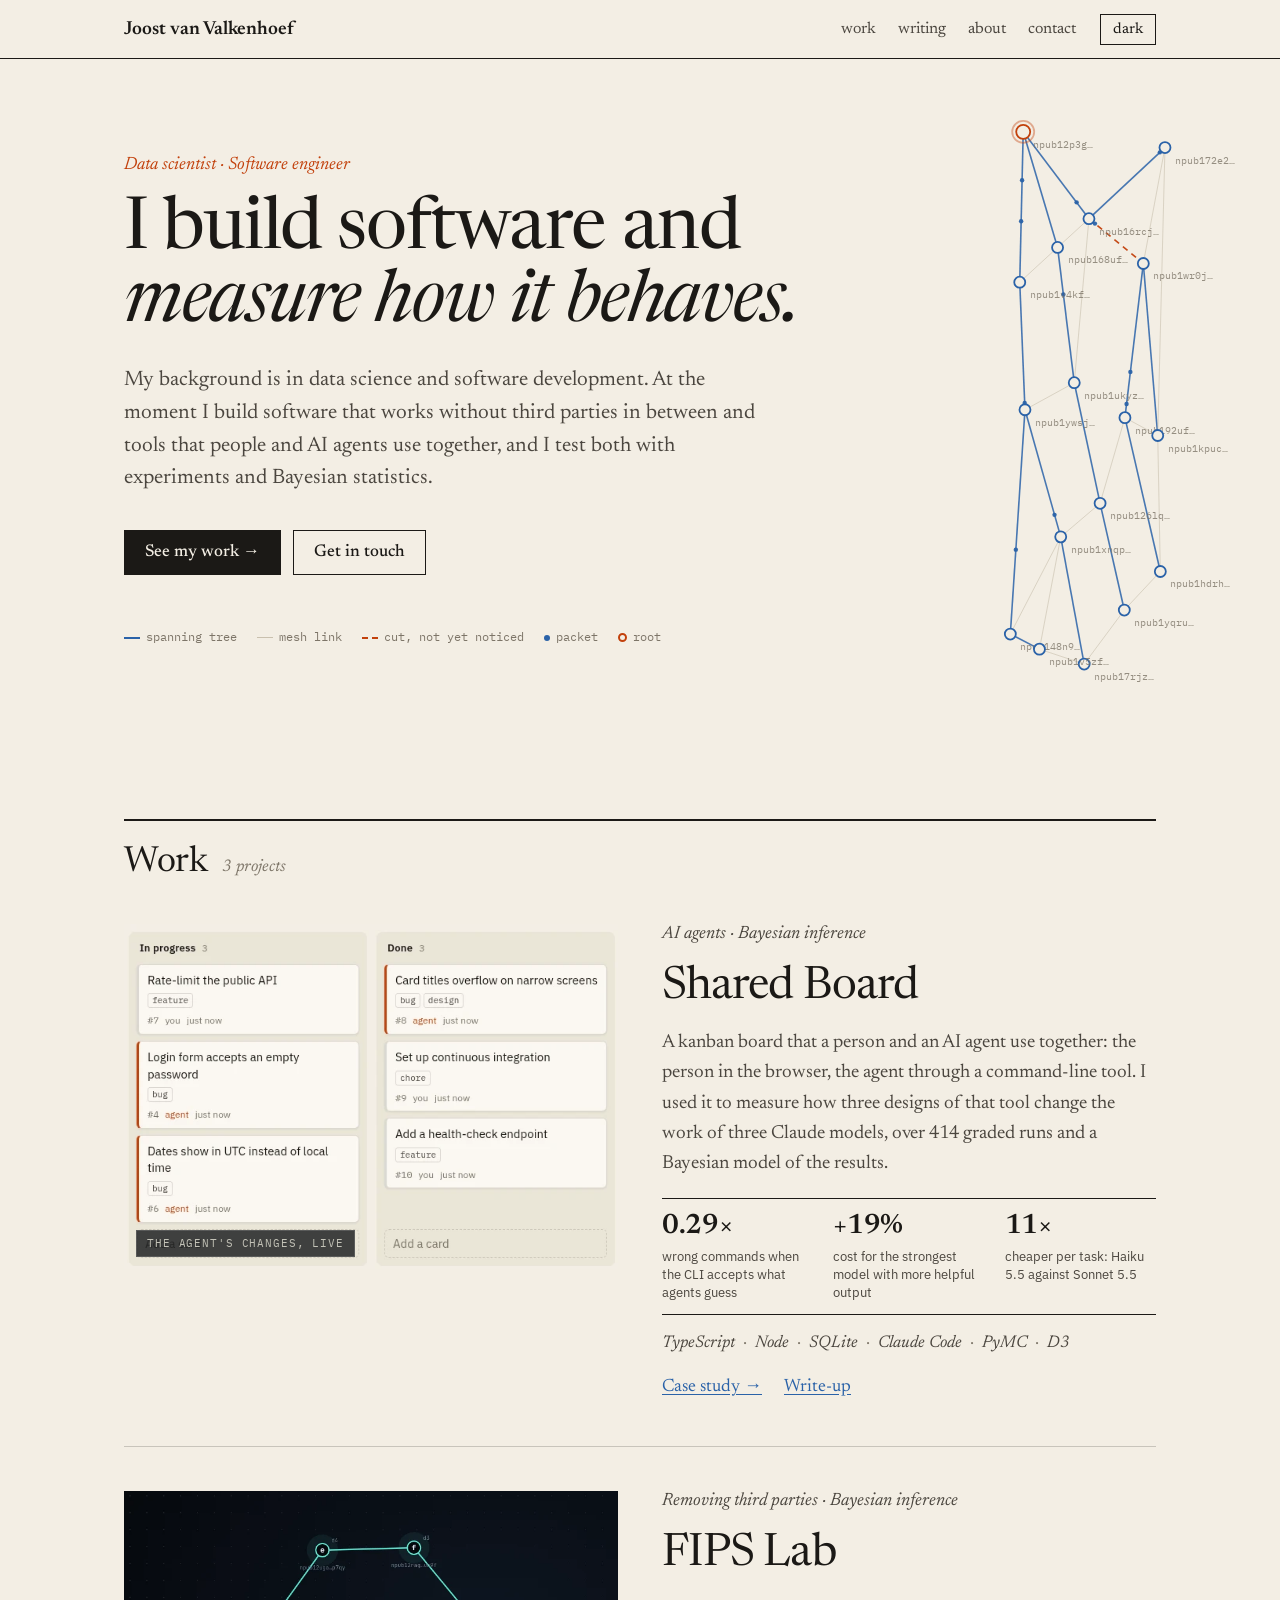
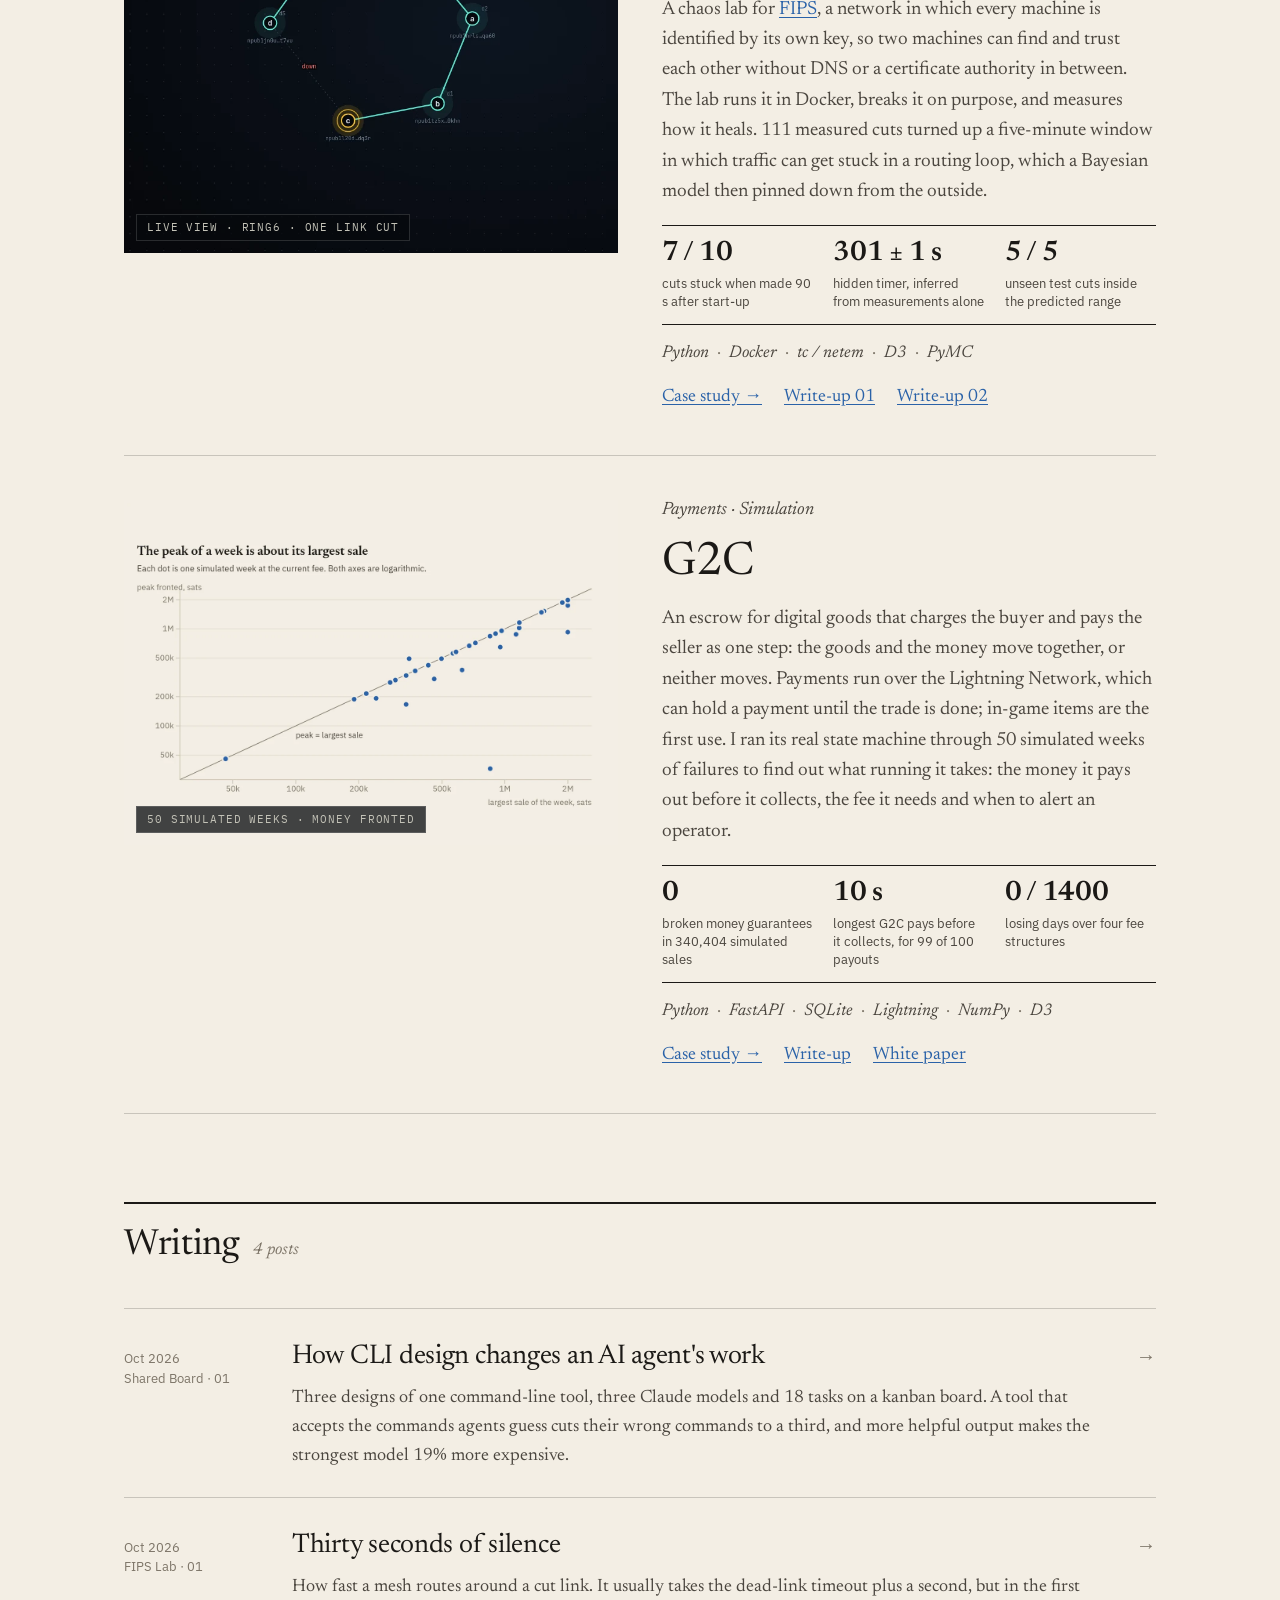
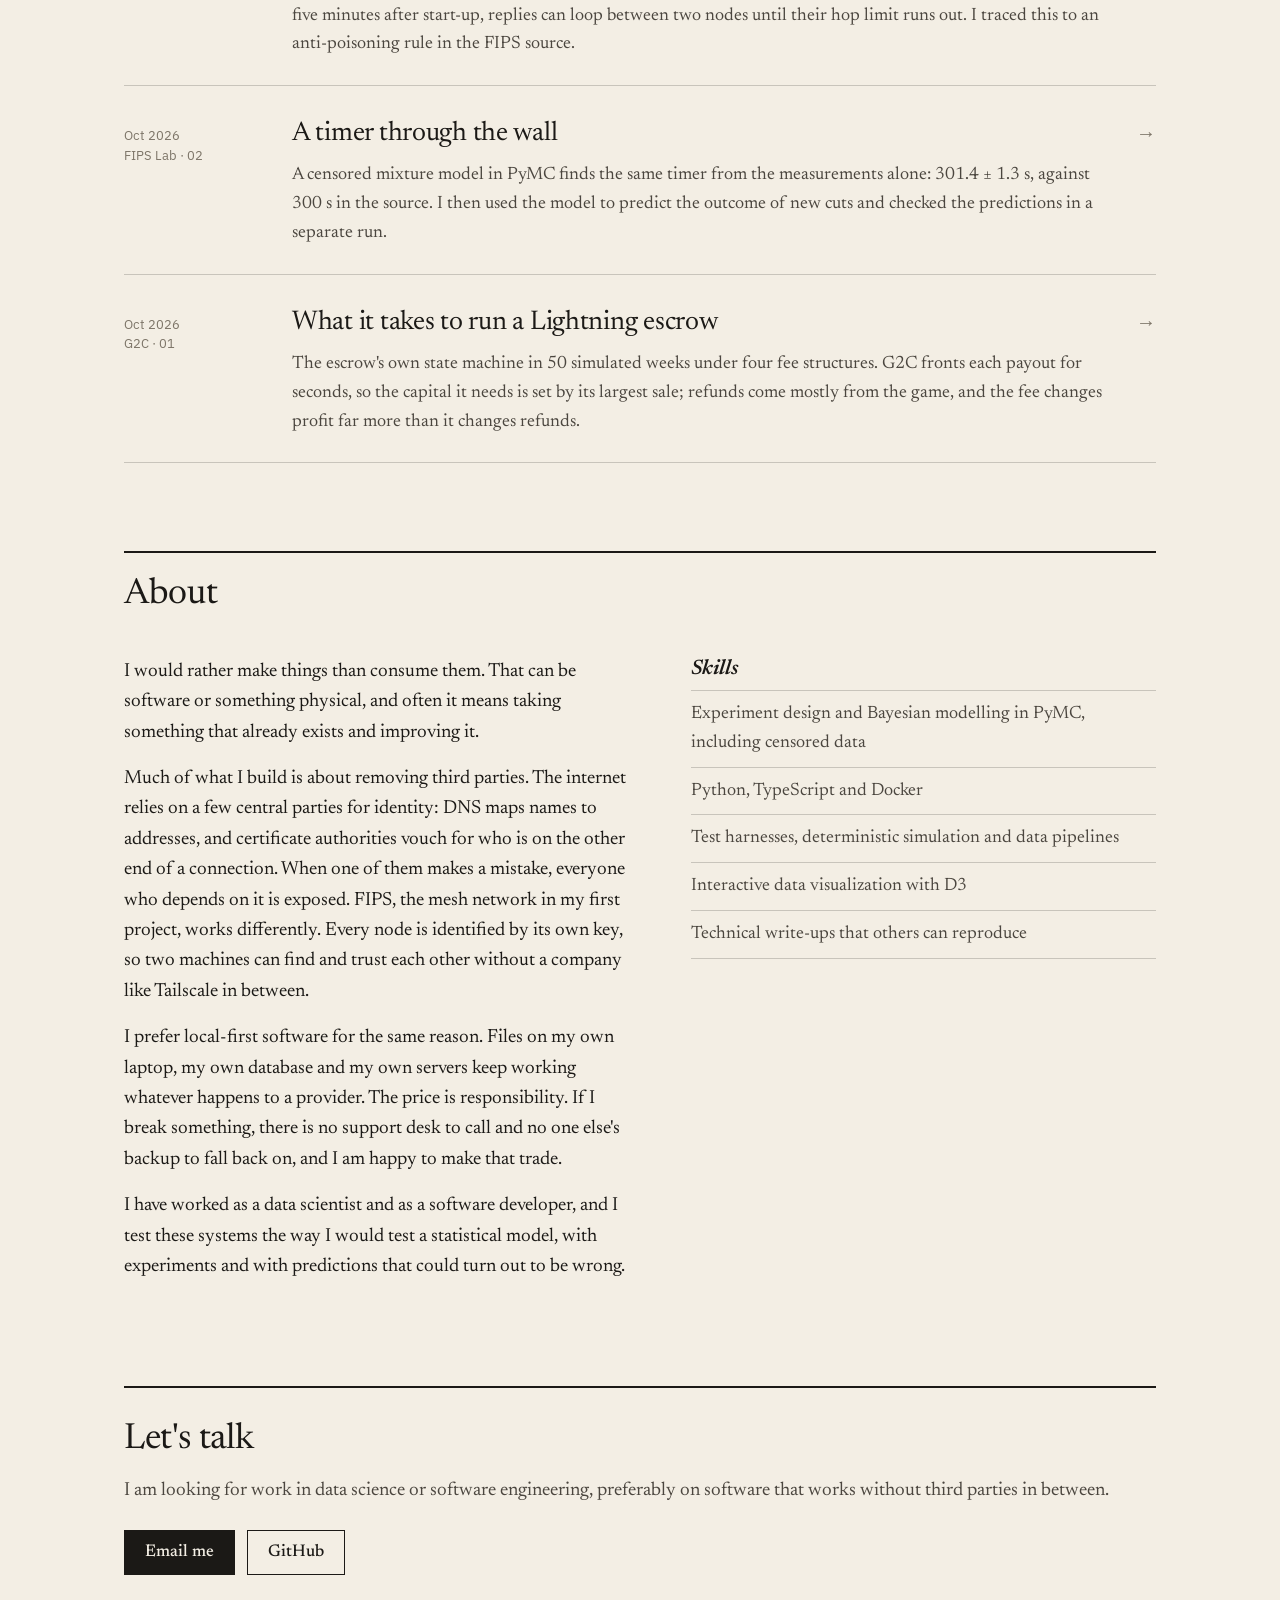
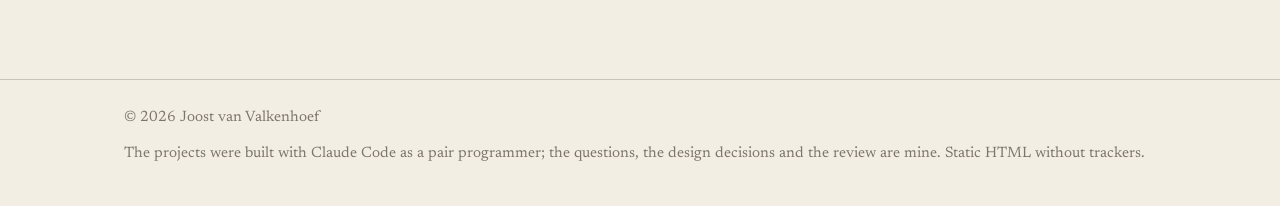
==== commit 62a0e512: "G2C last; frame the work as removing third parties instead of networking Co-Authored-By: Claude Opus" ====
--- a/index.html
+++ b/index.html
@@ -4,7 +4,7 @@
   <meta charset="utf-8">
   <meta name="viewport" content="width=device-width, initial-scale=1">
   <title>Joost van Valkenhoef</title>
-  <meta name="description" content="Data scientist and software engineer. I build software and measure how it behaves: mesh networks, tools for AI agents, Lightning payments, and the statistics behind them.">
+  <meta name="description" content="Data scientist and software engineer. I build software that works without third parties in between and tools that people and AI agents share, and I measure how they behave.">
   <link rel="icon" href="data:image/svg+xml,%3Csvg xmlns='http://www.w3.org/2000/svg' viewBox='0 0 32 32'%3E%3Cg fill='none' stroke='%231aa995' stroke-width='2.5'%3E%3Cpath d='M8 24 16 8 24 24Z'/%3E%3Ccircle cx='16' cy='8' r='3.5' fill='%2306080c' stroke='%23fbbf24'/%3E%3Ccircle cx='8' cy='24' r='3.5' fill='%2306080c'/%3E%3Ccircle cx='24' cy='24' r='3.5' fill='%2306080c'/%3E%3C/g%3E%3C/svg%3E">
   <link rel="stylesheet" href="style.css">
   <script src="theme.js"></script>
@@ -31,7 +31,7 @@
   <div class="wrap">
     <p class="kicker">Data scientist · Software engineer</p>
     <h1>I build software and <em>measure how it behaves.</em></h1>
-    <p class="lede">My background is in data science and software development. At the moment I work on mesh networks that run without a central server, on tools that AI agents use and on payments over Lightning, and I test them with experiments and Bayesian statistics.</p>
+    <p class="lede">My background is in data science and software development. At the moment I build software that works without third parties in between and tools that people and AI agents use together, and I test both with experiments and Bayesian statistics.</p>
     <div class="cta">
       <a class="btn primary" href="#work">See my work →</a>
       <a class="btn" href="#contact">Get in touch</a>
@@ -49,6 +49,55 @@
 <section id="work">
   <div class="wrap">
     <div class="head"><h2>Work</h2><span class="count">3 projects</span></div>
+
+    <article class="feature">
+      <a class="shot light" href="shared-board/" aria-label="Shared Board case study">
+        <img src="img/shared-board-card.webp" width="630" height="440" alt="The Shared Board in the browser: cards in In progress and Done, three of them with an orange edge because the AI agent moved them from the command line." loading="lazy">
+        <span class="tag">THE AGENT'S CHANGES, LIVE</span>
+      </a>
+      <div class="body">
+        <p class="kicker">AI agents · Bayesian inference</p>
+        <h3><a href="shared-board/">Shared Board</a></h3>
+        <p>A kanban board that a person and an AI agent use together: the person in the browser, the agent through a command-line tool. I used it to measure how three designs of that tool change the work of three Claude models, over 414 graded runs and a Bayesian model of the results.</p>
+        <div class="stats">
+          <div class="stat"><b>0.29×</b><span>wrong commands when the CLI accepts what agents guess</span></div>
+          <div class="stat"><b>+19%</b><span>cost for the strongest model with more helpful output</span></div>
+          <div class="stat"><b>11×</b><span>cheaper per task: Haiku 5.5 against Sonnet 5.5</span></div>
+        </div>
+        <ul class="tags" aria-label="Built with">
+          <li>TypeScript</li><li>Node</li><li>SQLite</li><li>Claude Code</li><li>PyMC</li><li>D3</li>
+        </ul>
+        <div class="links">
+          <a href="shared-board/">Case study →</a>
+          <a href="shared-board/writeup/">Write-up</a>
+        </div>
+      </div>
+    </article>
+
+    <article class="feature">
+      <a class="shot" href="fips-lab/" aria-label="FIPS Lab case study">
+        <img src="img/fips-lab-card.webp" width="820" height="600" alt="The FIPS Lab live view: six mesh nodes in a ring, the spanning tree drawn in teal, the root in amber, and one cut link marked down." loading="lazy">
+        <span class="tag">LIVE VIEW · RING6 · ONE LINK CUT</span>
+      </a>
+      <div class="body">
+        <p class="kicker">Removing third parties · Bayesian inference</p>
+        <h3><a href="fips-lab/">FIPS Lab</a></h3>
+        <p>A chaos lab for <a href="https://github.com/jmcorgan/fips">FIPS</a>, a network in which every machine is identified by its own key, so two machines can find and trust each other without DNS or a certificate authority in between. The lab runs it in Docker, breaks it on purpose, and measures how it heals. 111 measured cuts turned up a five-minute window in which traffic can get stuck in a routing loop, which a Bayesian model then pinned down from the outside.</p>
+        <div class="stats">
+          <div class="stat"><b>7 / 10</b><span>cuts stuck when made 90 s after start-up</span></div>
+          <div class="stat"><b>301 ± 1 s</b><span>hidden timer, inferred from measurements alone</span></div>
+          <div class="stat"><b>5 / 5</b><span>unseen test cuts inside the predicted range</span></div>
+        </div>
+        <ul class="tags" aria-label="Built with">
+          <li>Python</li><li>Docker</li><li>tc / netem</li><li>D3</li><li>PyMC</li>
+        </ul>
+        <div class="links">
+          <a href="fips-lab/">Case study →</a>
+          <a href="fips-lab/experiments/writeups/01-reroute/">Write-up 01</a>
+          <a href="fips-lab/experiments/writeups/02-window/">Write-up 02</a>
+        </div>
+      </div>
+    </article>
 
     <article class="feature">
       <a class="shot light" href="g2c/" aria-label="G2C case study">
@@ -74,55 +123,6 @@
         </div>
       </div>
     </article>
-
-    <article class="feature">
-      <a class="shot light" href="shared-board/" aria-label="Shared Board case study">
-        <img src="img/shared-board-card.webp" width="630" height="440" alt="The Shared Board in the browser: cards in In progress and Done, three of them with an orange edge because the AI agent moved them from the command line." loading="lazy">
-        <span class="tag">THE AGENT'S CHANGES, LIVE</span>
-      </a>
-      <div class="body">
-        <p class="kicker">AI agents · Bayesian inference</p>
-        <h3><a href="shared-board/">Shared Board</a></h3>
-        <p>A kanban board that a person and an AI agent use together: the person in the browser, the agent through a command-line tool. I used it to measure how three designs of that tool change the work of three Claude models, over 414 graded runs and a Bayesian model of the results.</p>
-        <div class="stats">
-          <div class="stat"><b>0.29×</b><span>wrong commands when the CLI accepts what agents guess</span></div>
-          <div class="stat"><b>+19%</b><span>cost for the strongest model with more helpful output</span></div>
-          <div class="stat"><b>11×</b><span>cheaper per task: Haiku 5.5 against Sonnet 5.5</span></div>
-        </div>
-        <ul class="tags" aria-label="Built with">
-          <li>TypeScript</li><li>Node</li><li>SQLite</li><li>Claude Code</li><li>PyMC</li><li>D3</li>
-        </ul>
-        <div class="links">
-          <a href="shared-board/">Case study →</a>
-          <a href="shared-board/writeup/">Write-up</a>
-        </div>
-      </div>
-    </article>
-
-    <article class="feature">
-      <a class="shot" href="fips-lab/" aria-label="FIPS Lab case study">
-        <img src="img/fips-lab-card.webp" width="820" height="600" alt="The FIPS Lab live view: six mesh nodes in a ring, the spanning tree drawn in teal, the root in amber, and one cut link marked down." loading="lazy">
-        <span class="tag">LIVE VIEW · RING6 · ONE LINK CUT</span>
-      </a>
-      <div class="body">
-        <p class="kicker">Distributed systems · Bayesian inference</p>
-        <h3><a href="fips-lab/">FIPS Lab</a></h3>
-        <p>A chaos lab for <a href="https://github.com/jmcorgan/fips">FIPS</a>, a mesh network whose nodes are identified by Nostr keys. It runs a mesh in Docker, breaks it on purpose, and measures how it heals. 111 measured cuts turned up a five-minute window in which traffic can get stuck in a routing loop, which a Bayesian model then pinned down from the outside.</p>
-        <div class="stats">
-          <div class="stat"><b>7 / 10</b><span>cuts stuck when made 90 s after start-up</span></div>
-          <div class="stat"><b>301 ± 1 s</b><span>hidden timer, inferred from measurements alone</span></div>
-          <div class="stat"><b>5 / 5</b><span>unseen test cuts inside the predicted range</span></div>
-        </div>
-        <ul class="tags" aria-label="Built with">
-          <li>Python</li><li>Docker</li><li>tc / netem</li><li>D3</li><li>PyMC</li>
-        </ul>
-        <div class="links">
-          <a href="fips-lab/">Case study →</a>
-          <a href="fips-lab/experiments/writeups/01-reroute/">Write-up 01</a>
-          <a href="fips-lab/experiments/writeups/02-window/">Write-up 02</a>
-        </div>
-      </div>
-    </article>
   </div>
 </section>
 
@@ -131,41 +131,41 @@
     <div class="head"><h2>Writing</h2><span class="count">4 posts</span></div>
     <ul class="posts">
       <li>
+        <a href="shared-board/writeup/">
+          <span class="meta">Oct 2026<br>Shared Board · 01</span>
+          <div>
+            <h3>How CLI design changes an AI agent's work</h3>
+            <p>Three designs of one command-line tool, three Claude models and 18 tasks on a kanban board. A tool that accepts the commands agents guess cuts their wrong commands to a third, and more helpful output makes the strongest model 19% more expensive.</p>
+          </div>
+          <span class="arrow" aria-hidden="true">→</span>
+        </a>
+      </li>
+      <li>
+        <a href="fips-lab/experiments/writeups/01-reroute/">
+          <span class="meta">Oct 2026<br>FIPS Lab · 01</span>
+          <div>
+            <h3>Thirty seconds of silence</h3>
+            <p>How fast a mesh routes around a cut link. It usually takes the dead-link timeout plus a second, but in the first five minutes after start-up, replies can loop between two nodes until their hop limit runs out. I traced this to an anti-poisoning rule in the FIPS source.</p>
+          </div>
+          <span class="arrow" aria-hidden="true">→</span>
+        </a>
+      </li>
+      <li>
+        <a href="fips-lab/experiments/writeups/02-window/">
+          <span class="meta">Oct 2026<br>FIPS Lab · 02</span>
+          <div>
+            <h3>A timer through the wall</h3>
+            <p>A censored mixture model in PyMC finds the same timer from the measurements alone: 301.4 ± 1.3 s, against 300 s in the source. I then used the model to predict the outcome of new cuts and checked the predictions in a separate run.</p>
+          </div>
+          <span class="arrow" aria-hidden="true">→</span>
+        </a>
+      </li>
+      <li>
         <a href="g2c/writeup/">
           <span class="meta">Oct 2026<br>G2C · 01</span>
           <div>
             <h3>What it takes to run a Lightning escrow</h3>
             <p>The escrow's own state machine in 50 simulated weeks under four fee structures. G2C fronts each payout for seconds, so the capital it needs is set by its largest sale; refunds come mostly from the game, and the fee changes profit far more than it changes refunds.</p>
-          </div>
-          <span class="arrow" aria-hidden="true">→</span>
-        </a>
-      </li>
-      <li>
-        <a href="shared-board/writeup/">
-          <span class="meta">Oct 2026<br>Shared Board · 01</span>
-          <div>
-            <h3>How CLI design changes an AI agent's work</h3>
-            <p>Three designs of one command-line tool, three Claude models and 18 tasks on a kanban board. A tool that accepts the commands agents guess cuts their wrong commands to a third, and more helpful output makes the strongest model 19% more expensive.</p>
-          </div>
-          <span class="arrow" aria-hidden="true">→</span>
-        </a>
-      </li>
-      <li>
-        <a href="fips-lab/experiments/writeups/01-reroute/">
-          <span class="meta">Oct 2026<br>FIPS Lab · 01</span>
-          <div>
-            <h3>Thirty seconds of silence</h3>
-            <p>How fast a mesh routes around a cut link. It usually takes the dead-link timeout plus a second, but in the first five minutes after start-up, replies can loop between two nodes until their hop limit runs out. I traced this to an anti-poisoning rule in the FIPS source.</p>
-          </div>
-          <span class="arrow" aria-hidden="true">→</span>
-        </a>
-      </li>
-      <li>
-        <a href="fips-lab/experiments/writeups/02-window/">
-          <span class="meta">Oct 2026<br>FIPS Lab · 02</span>
-          <div>
-            <h3>A timer through the wall</h3>
-            <p>A censored mixture model in PyMC finds the same timer from the measurements alone: 301.4 ± 1.3 s, against 300 s in the source. I then used the model to predict the outcome of new cuts and checked the predictions in a separate run.</p>
           </div>
           <span class="arrow" aria-hidden="true">→</span>
         </a>
@@ -188,7 +188,7 @@
         <h3>Skills</h3>
         <ul>
           <li>Experiment design and Bayesian modelling in PyMC, including censored data</li>
-          <li>Python, Docker and Linux networking</li>
+          <li>Python, TypeScript and Docker</li>
           <li>Test harnesses, deterministic simulation and data pipelines</li>
           <li>Interactive data visualization with D3</li>
           <li>Technical write-ups that others can reproduce</li>
@@ -203,7 +203,7 @@
     <div class="contact">
       <div>
         <h2>Let's talk</h2>
-        <p>I am looking for work in data science or software engineering, preferably on distributed systems.</p>
+        <p>I am looking for work in data science or software engineering, preferably on software that works without third parties in between.</p>
       </div>
       <div class="cta">
         <a class="btn primary" href="mailto:jmevanvalkenhoef@gmail.com">Email me</a>
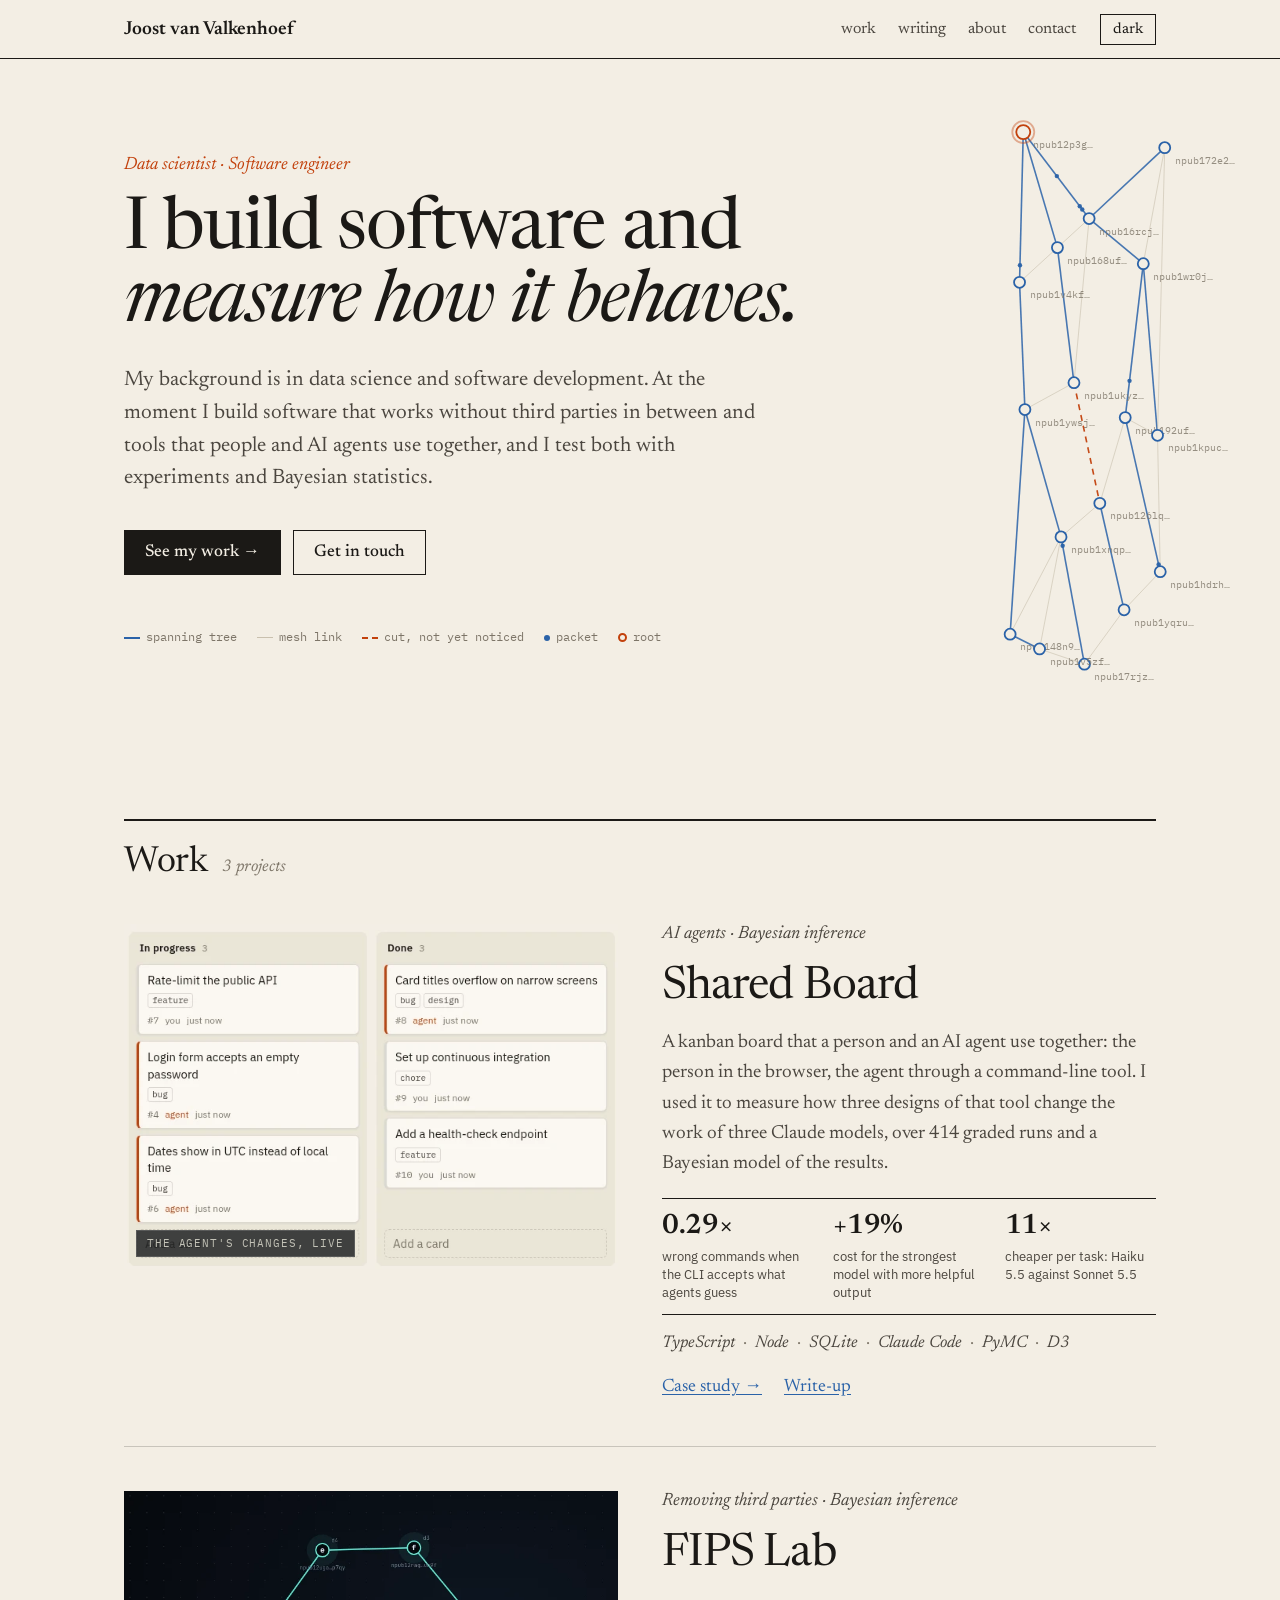
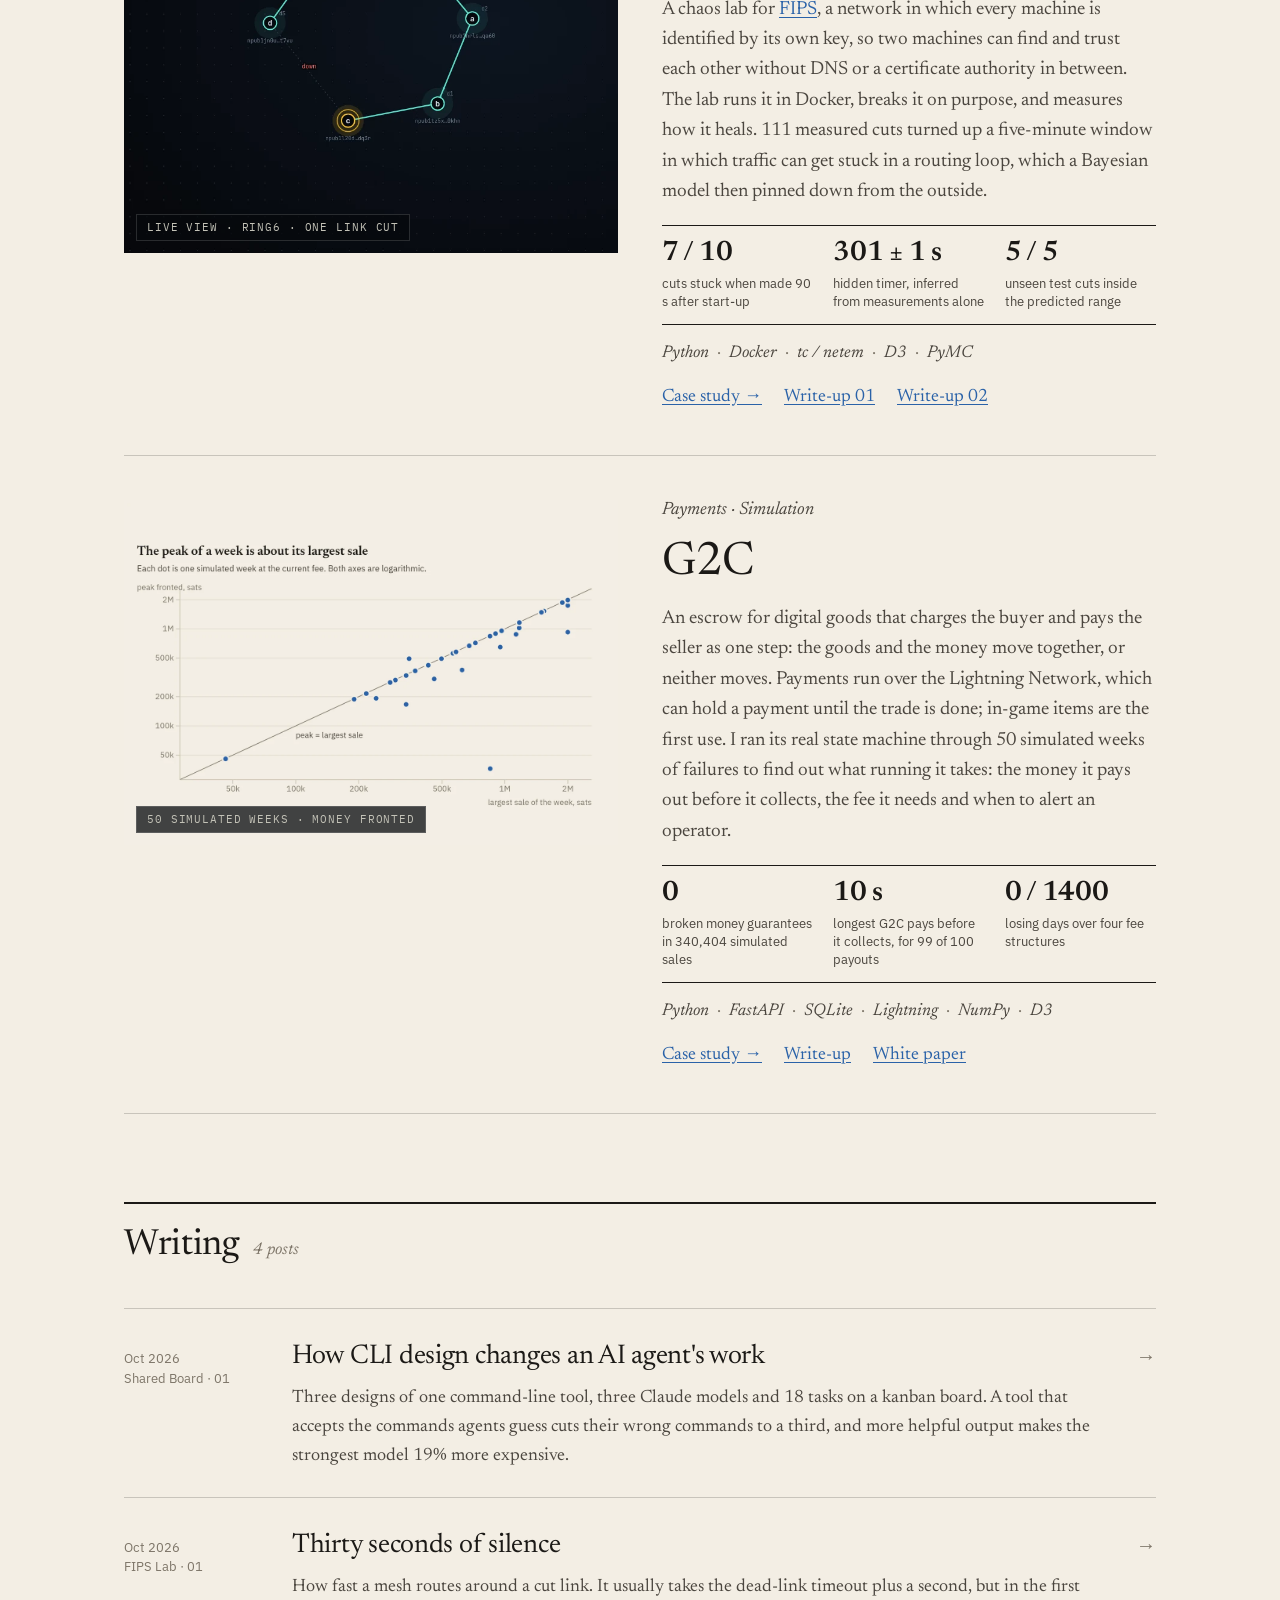
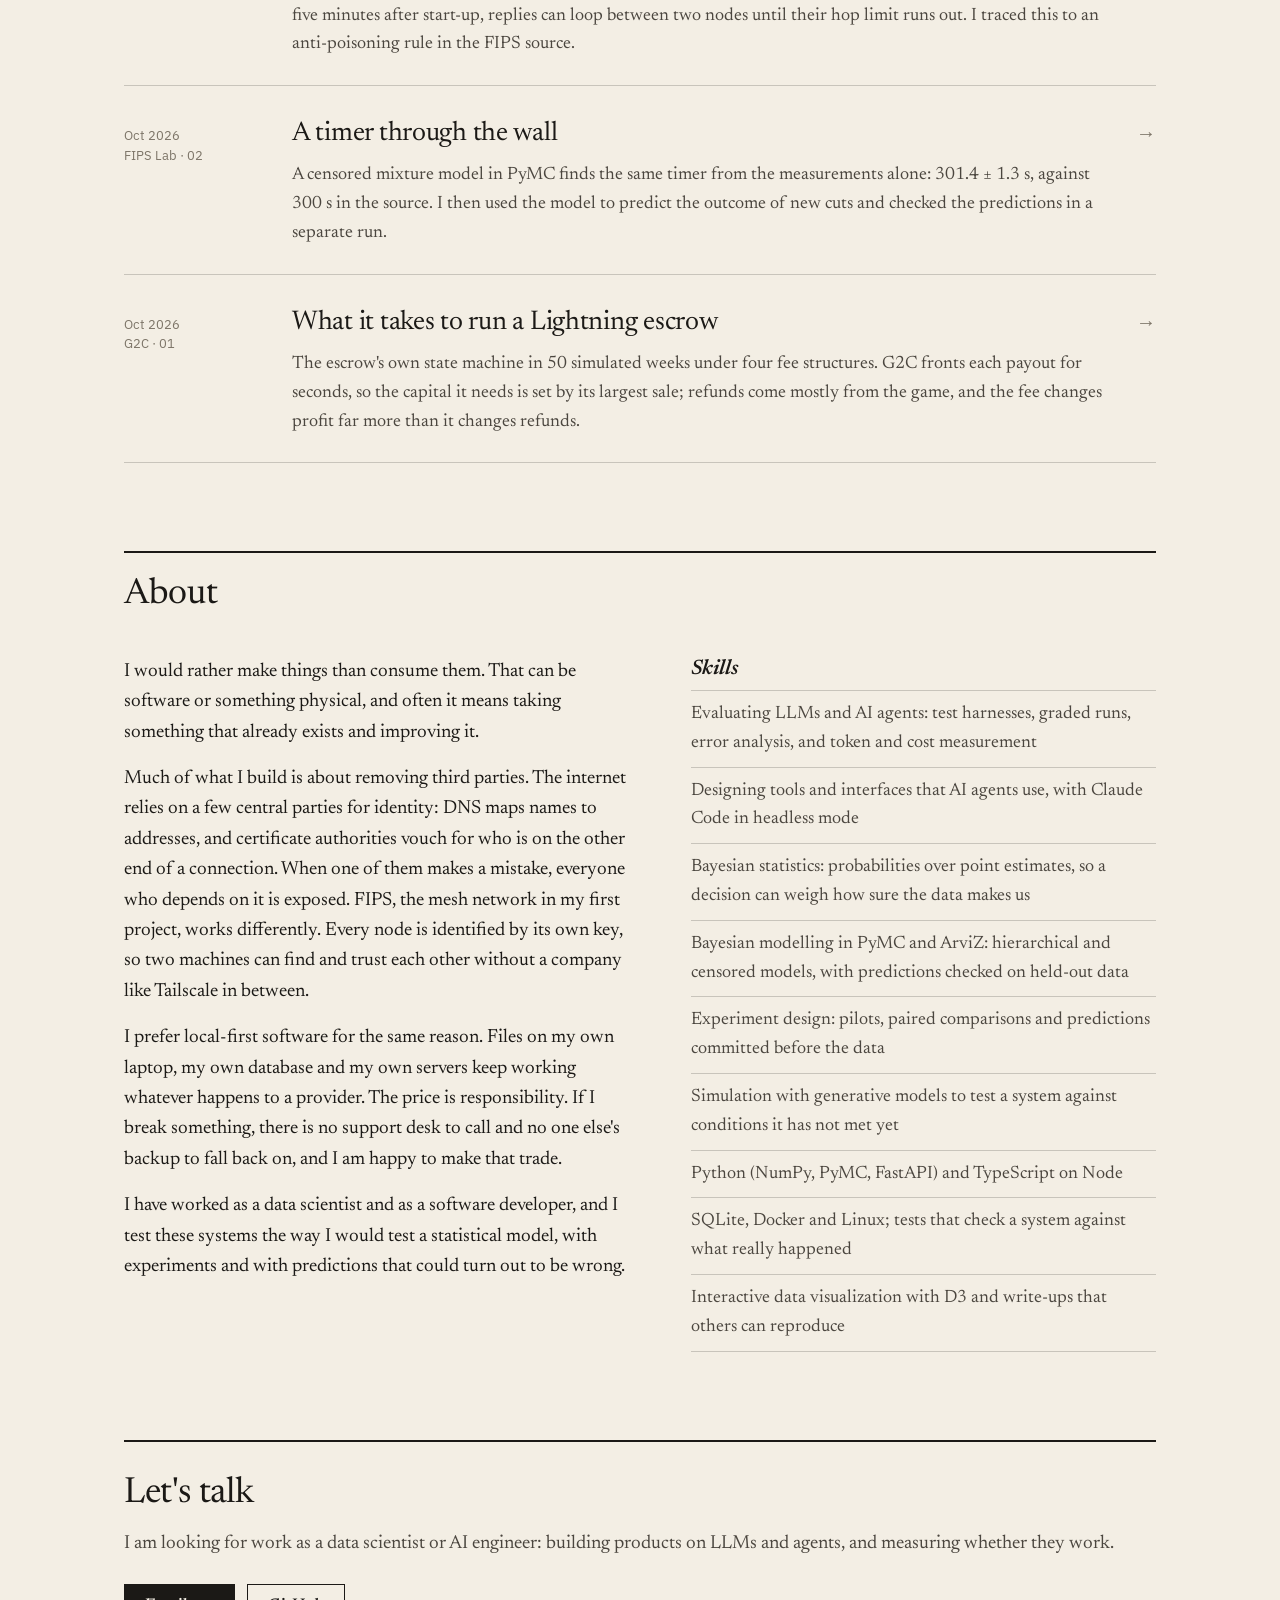
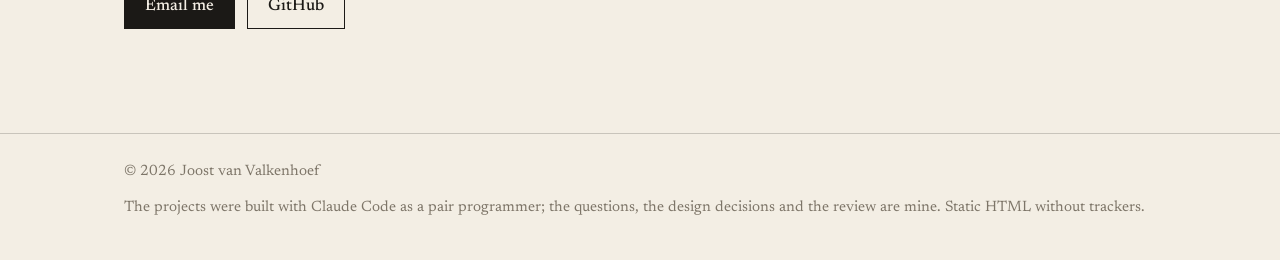
==== commit 2bfd27d6: "Skills and contact aimed at data science and AI engineering roles Co-Authored-By: Claude Opus 5.5 <n" ====
--- a/index.html
+++ b/index.html
@@ -187,11 +187,15 @@
       <div class="skills">
         <h3>Skills</h3>
         <ul>
-          <li>Experiment design and Bayesian modelling in PyMC, including censored data</li>
-          <li>Python, TypeScript and Docker</li>
-          <li>Test harnesses, deterministic simulation and data pipelines</li>
-          <li>Interactive data visualization with D3</li>
-          <li>Technical write-ups that others can reproduce</li>
+          <li>Evaluating LLMs and AI agents: test harnesses, graded runs, error analysis, and token and cost measurement</li>
+          <li>Designing tools and interfaces that AI agents use, with Claude Code in headless mode</li>
+          <li>Bayesian statistics: probabilities over point estimates, so a decision can weigh how sure the data makes us</li>
+          <li>Bayesian modelling in PyMC and ArviZ: hierarchical and censored models, with predictions checked on held-out data</li>
+          <li>Experiment design: pilots, paired comparisons and predictions committed before the data</li>
+          <li>Simulation with generative models to test a system against conditions it has not met yet</li>
+          <li>Python (NumPy, PyMC, FastAPI) and TypeScript on Node</li>
+          <li>SQLite, Docker and Linux; tests that check a system against what really happened</li>
+          <li>Interactive data visualization with D3 and write-ups that others can reproduce</li>
         </ul>
       </div>
     </div>
@@ -203,7 +207,7 @@
     <div class="contact">
       <div>
         <h2>Let's talk</h2>
-        <p>I am looking for work in data science or software engineering, preferably on software that works without third parties in between.</p>
+        <p>I am looking for work as a data scientist or AI engineer: building products on LLMs and agents, and measuring whether they work.</p>
       </div>
       <div class="cta">
         <a class="btn primary" href="mailto:jmevanvalkenhoef@gmail.com">Email me</a>
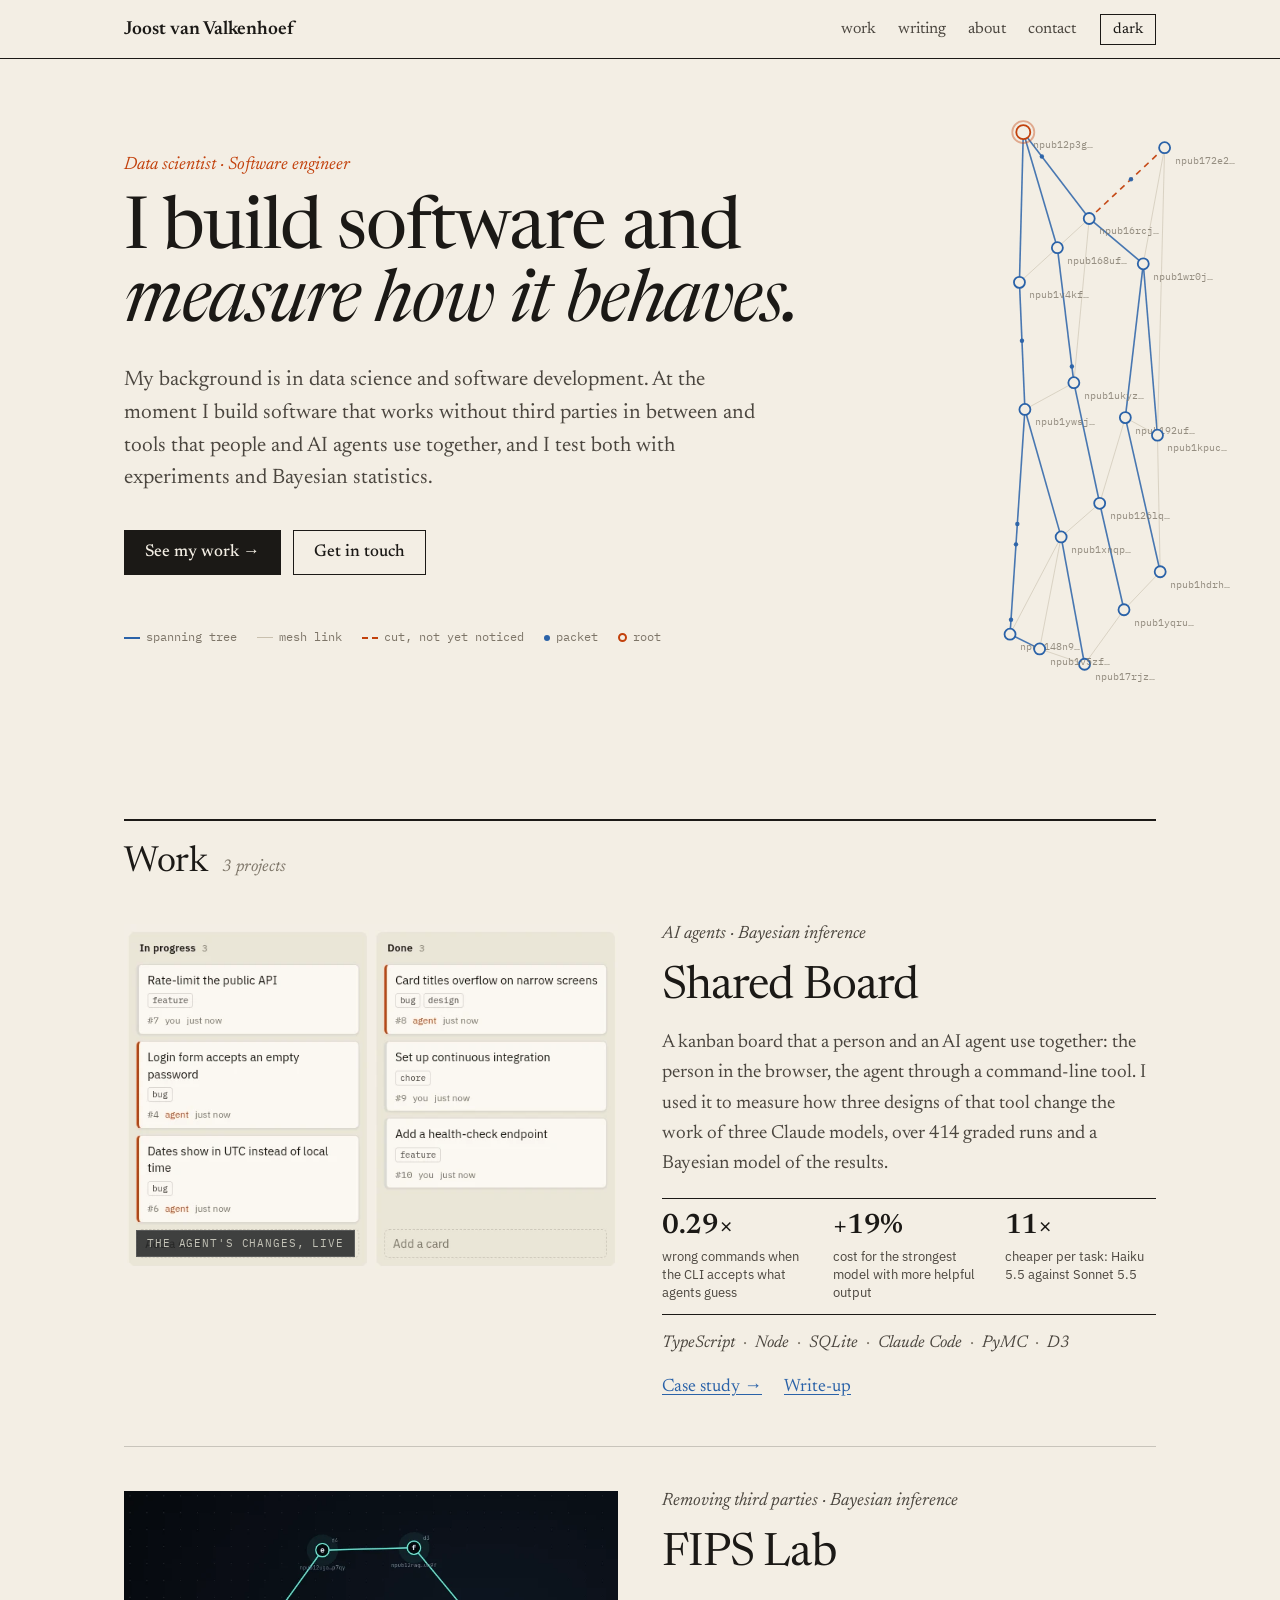
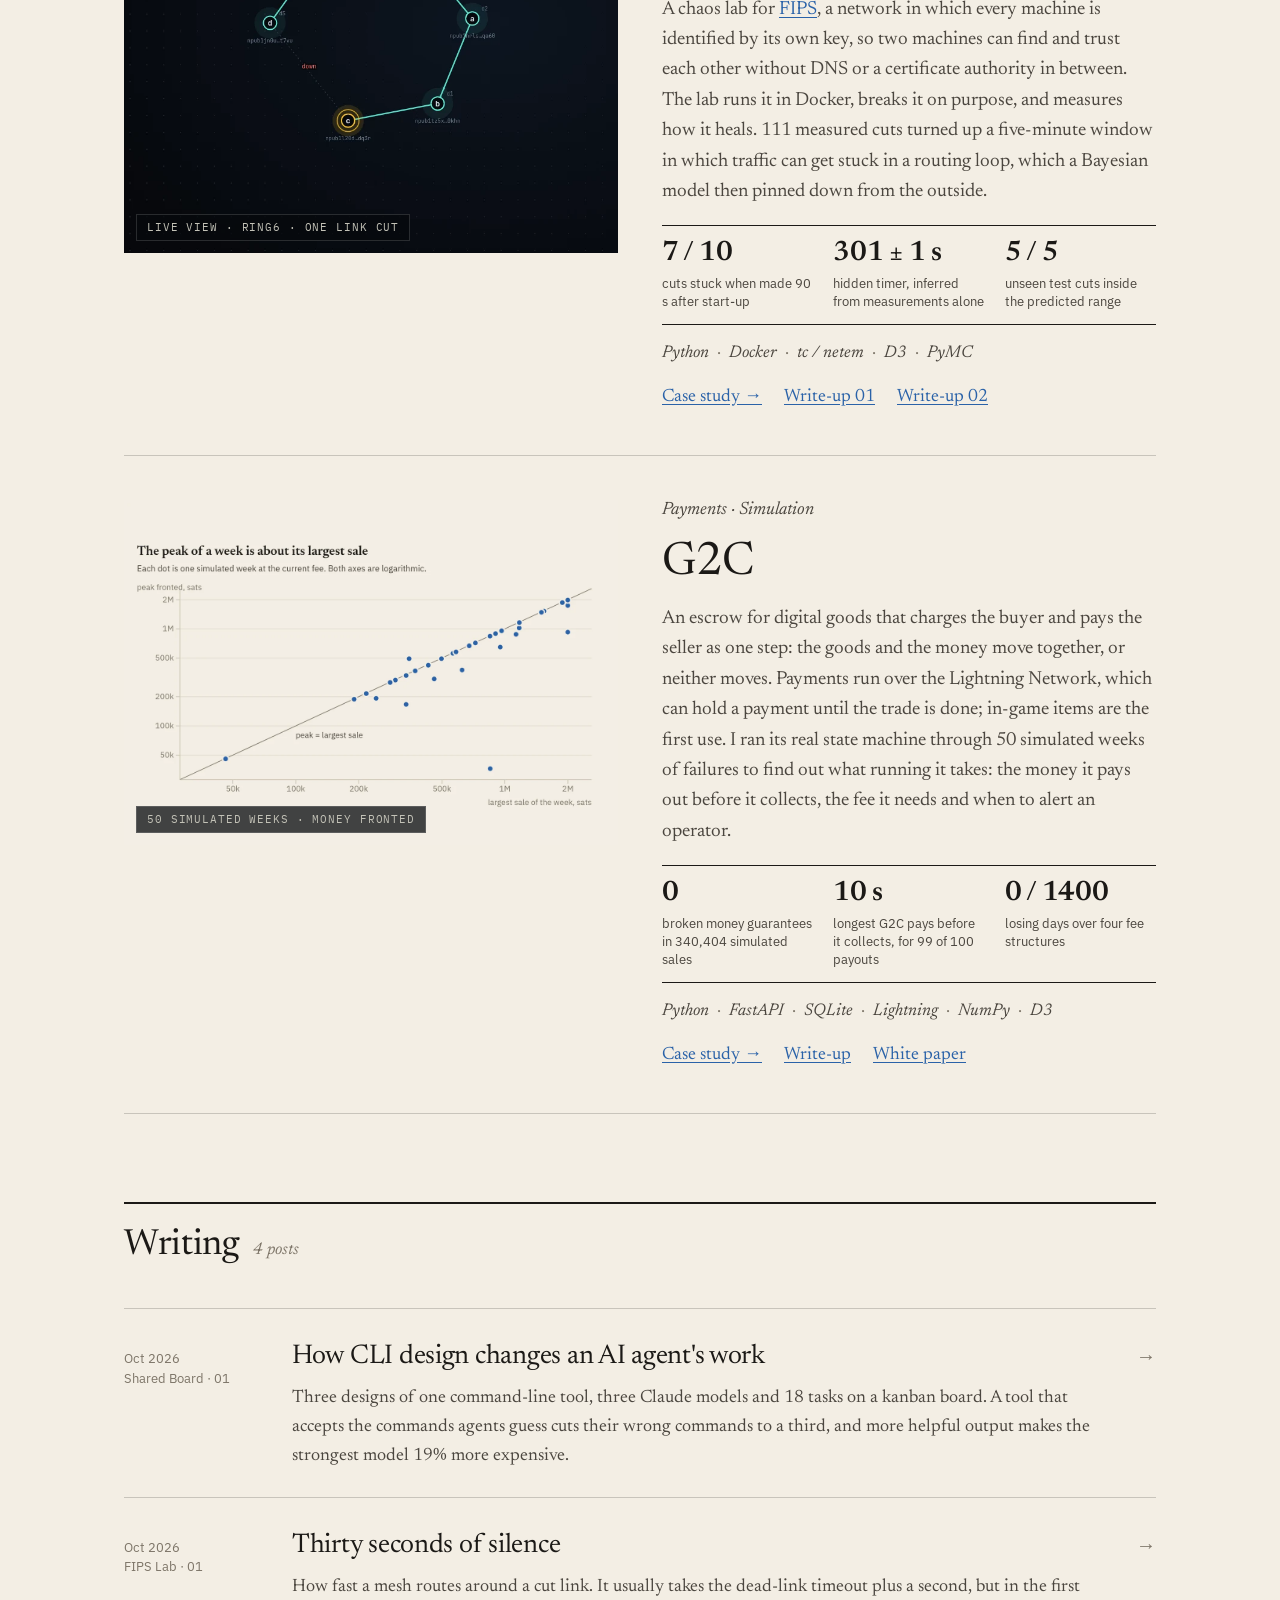
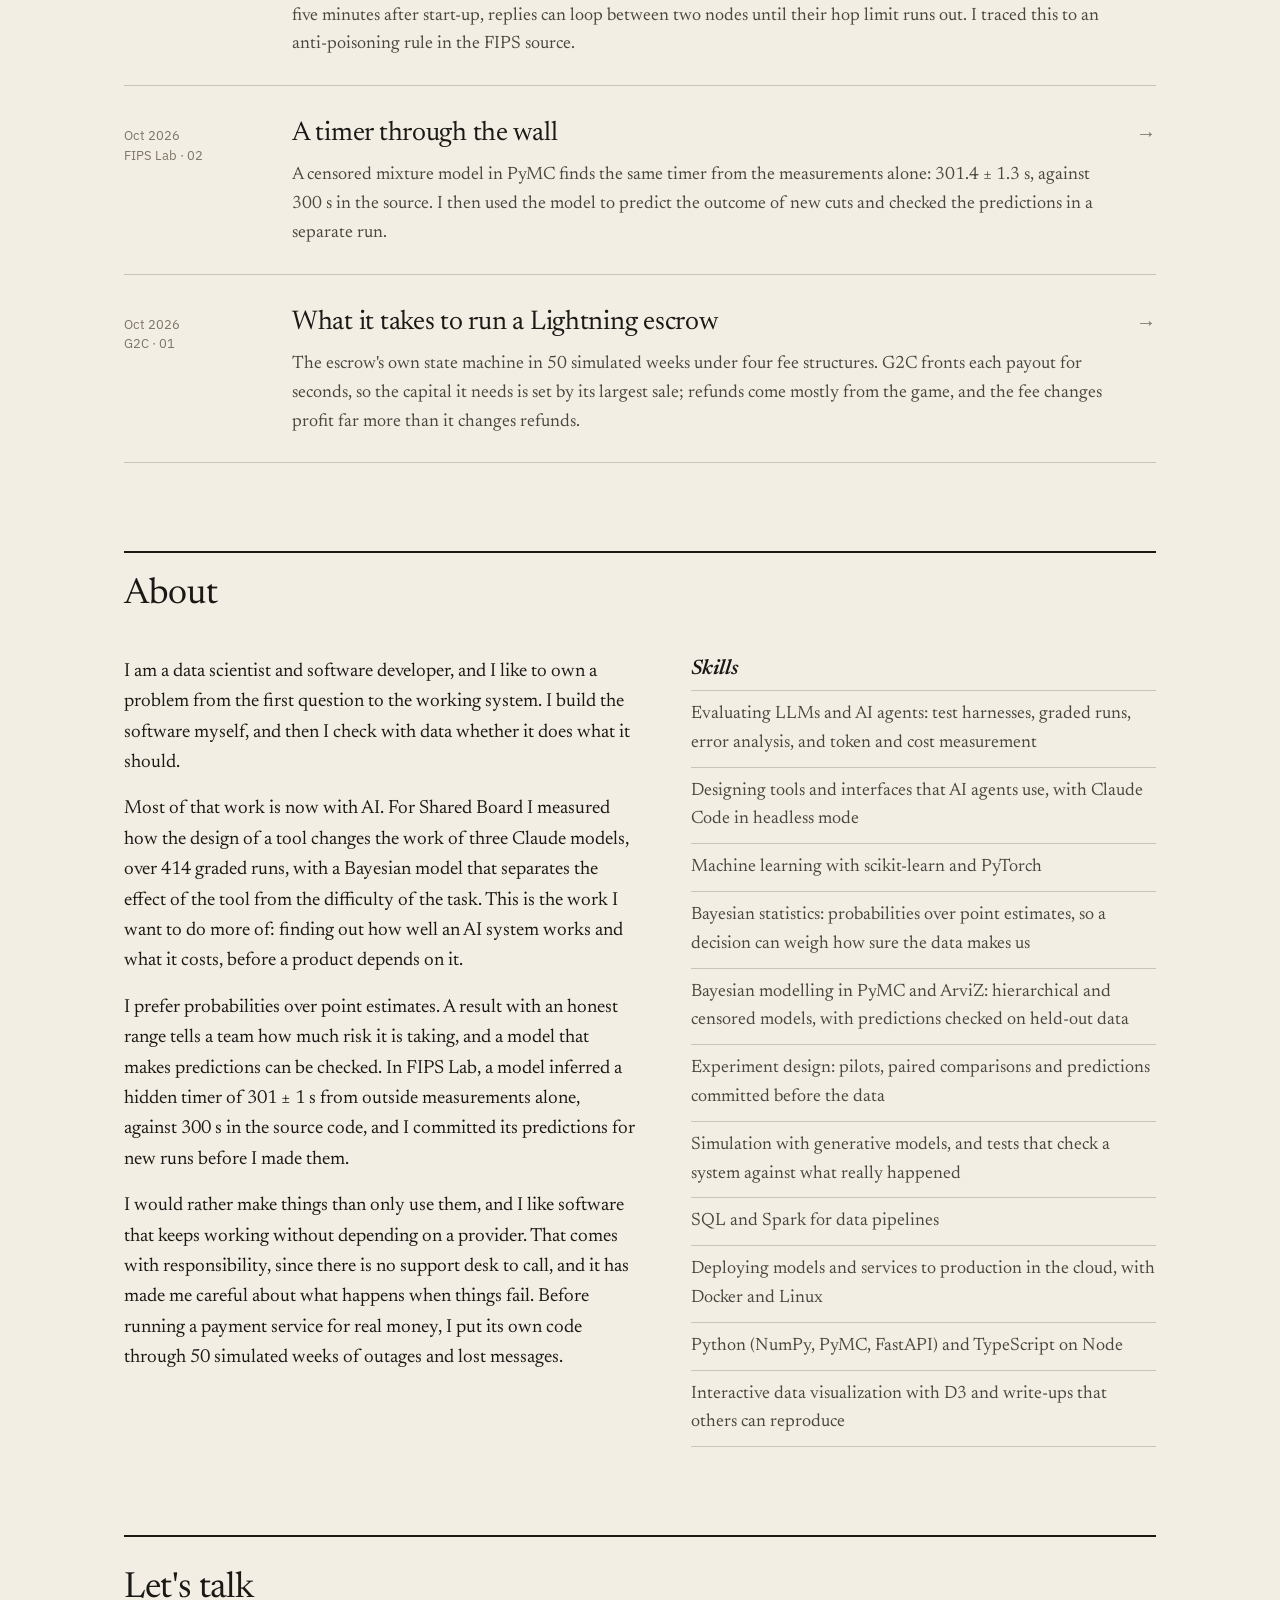
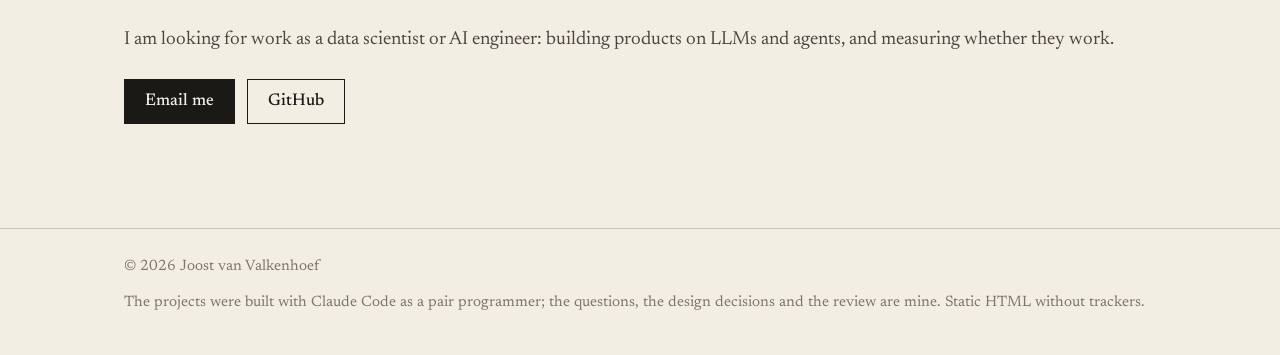
==== commit 0af575cf: "About rewritten for employers; ML, data and production skills added Co-Authored-By: Claude Opus 5.5 " ====
--- a/index.html
+++ b/index.html
@@ -179,22 +179,24 @@
     <div class="head"><h2>About</h2></div>
     <div class="about">
       <div>
-        <p>I would rather make things than consume them. That can be software or something physical, and often it means taking something that already exists and improving it.</p>
-        <p>Much of what I build is about removing third parties. The internet relies on a few central parties for identity: DNS maps names to addresses, and certificate authorities vouch for who is on the other end of a connection. When one of them makes a mistake, everyone who depends on it is exposed. FIPS, the mesh network in my first project, works differently. Every node is identified by its own key, so two machines can find and trust each other without a company like Tailscale in between.</p>
-        <p>I prefer local-first software for the same reason. Files on my own laptop, my own database and my own servers keep working whatever happens to a provider. The price is responsibility. If I break something, there is no support desk to call and no one else's backup to fall back on, and I am happy to make that trade.</p>
-        <p>I have worked as a data scientist and as a software developer, and I test these systems the way I would test a statistical model, with experiments and with predictions that could turn out to be wrong.</p>
+        <p>I am a data scientist and software developer, and I like to own a problem from the first question to the working system. I build the software myself, and then I check with data whether it does what it should.</p>
+        <p>Most of that work is now with AI. For Shared Board I measured how the design of a tool changes the work of three Claude models, over 414 graded runs, with a Bayesian model that separates the effect of the tool from the difficulty of the task. This is the work I want to do more of: finding out how well an AI system works and what it costs, before a product depends on it.</p>
+        <p>I prefer probabilities over point estimates. A result with an honest range tells a team how much risk it is taking, and a model that makes predictions can be checked. In FIPS Lab, a model inferred a hidden timer of 301 ± 1 s from outside measurements alone, against 300 s in the source code, and I committed its predictions for new runs before I made them.</p>
+        <p>I would rather make things than only use them, and I like software that keeps working without depending on a provider. That comes with responsibility, since there is no support desk to call, and it has made me careful about what happens when things fail. Before running a payment service for real money, I put its own code through 50 simulated weeks of outages and lost messages.</p>
       </div>
       <div class="skills">
         <h3>Skills</h3>
         <ul>
           <li>Evaluating LLMs and AI agents: test harnesses, graded runs, error analysis, and token and cost measurement</li>
           <li>Designing tools and interfaces that AI agents use, with Claude Code in headless mode</li>
+          <li>Machine learning with scikit-learn and PyTorch</li>
           <li>Bayesian statistics: probabilities over point estimates, so a decision can weigh how sure the data makes us</li>
           <li>Bayesian modelling in PyMC and ArviZ: hierarchical and censored models, with predictions checked on held-out data</li>
           <li>Experiment design: pilots, paired comparisons and predictions committed before the data</li>
-          <li>Simulation with generative models to test a system against conditions it has not met yet</li>
+          <li>Simulation with generative models, and tests that check a system against what really happened</li>
+          <li>SQL and Spark for data pipelines</li>
+          <li>Deploying models and services to production in the cloud, with Docker and Linux</li>
           <li>Python (NumPy, PyMC, FastAPI) and TypeScript on Node</li>
-          <li>SQLite, Docker and Linux; tests that check a system against what really happened</li>
           <li>Interactive data visualization with D3 and write-ups that others can reproduce</li>
         </ul>
       </div>
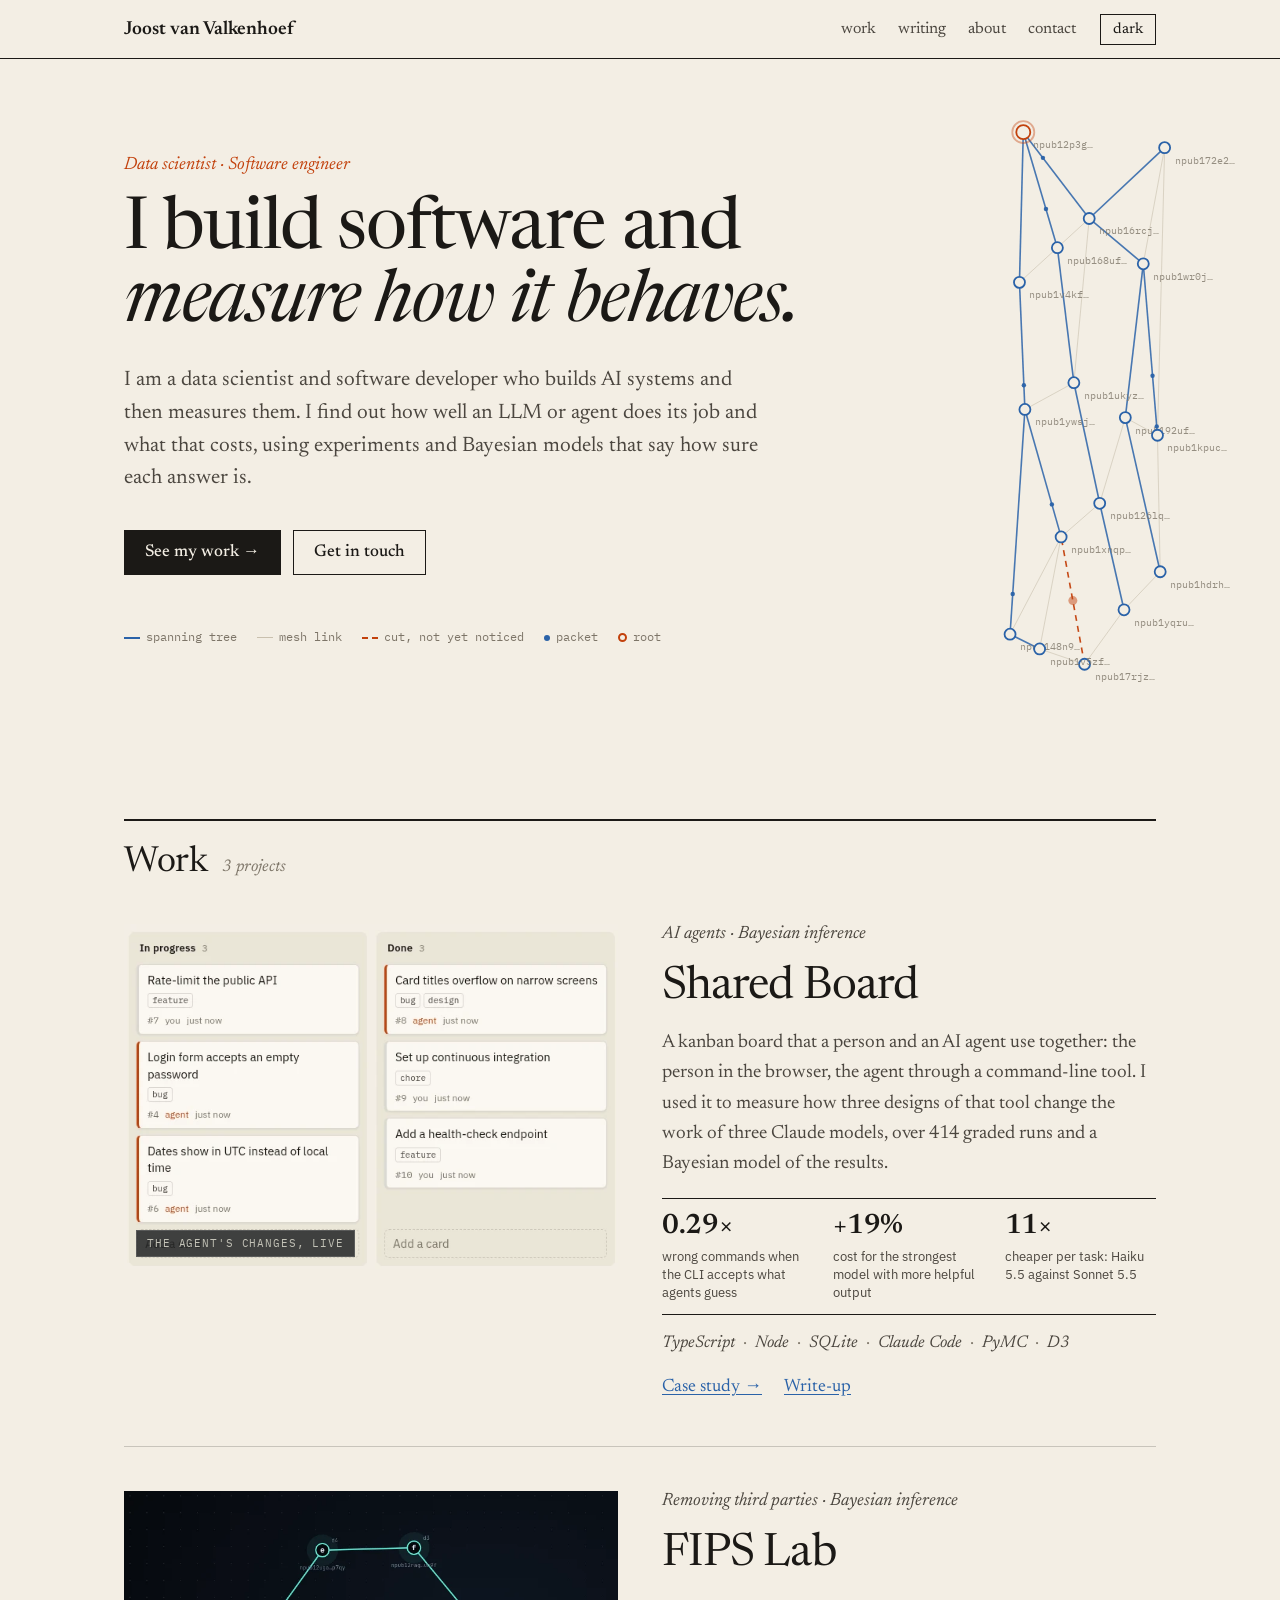
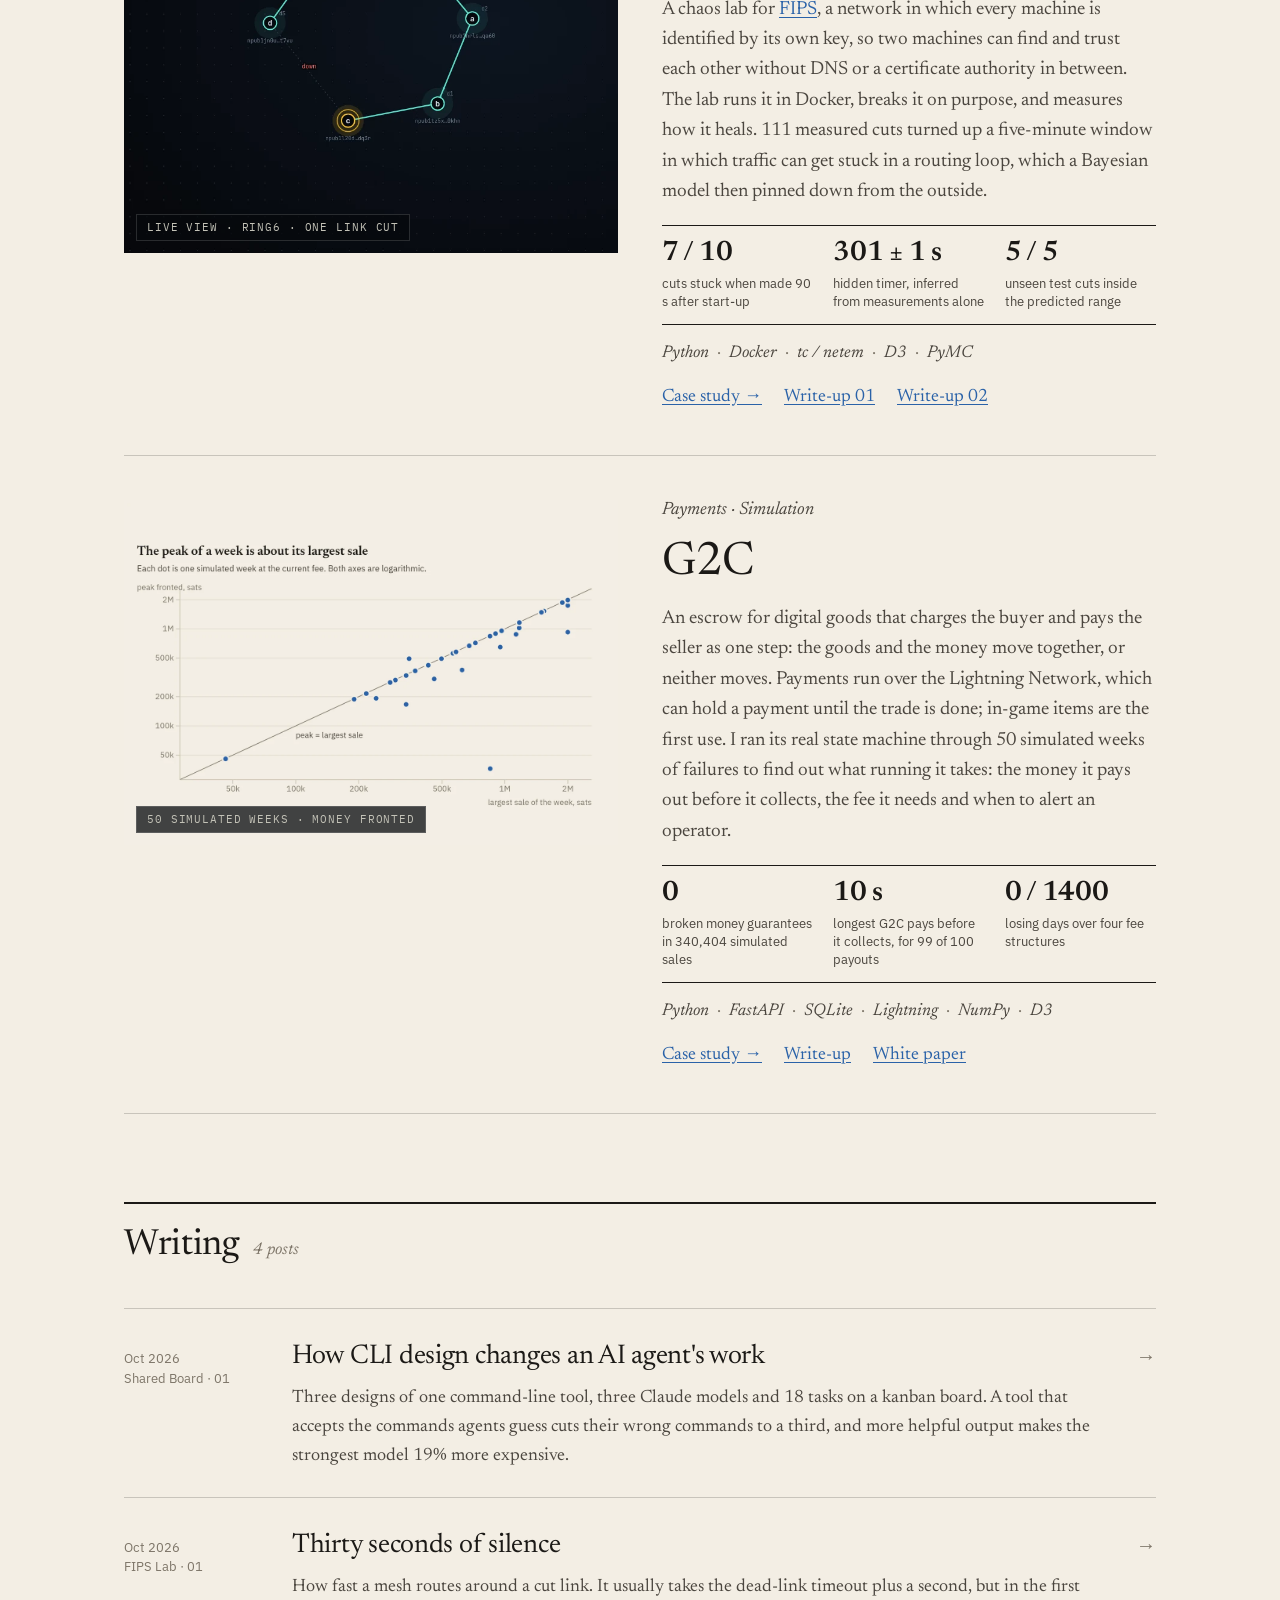
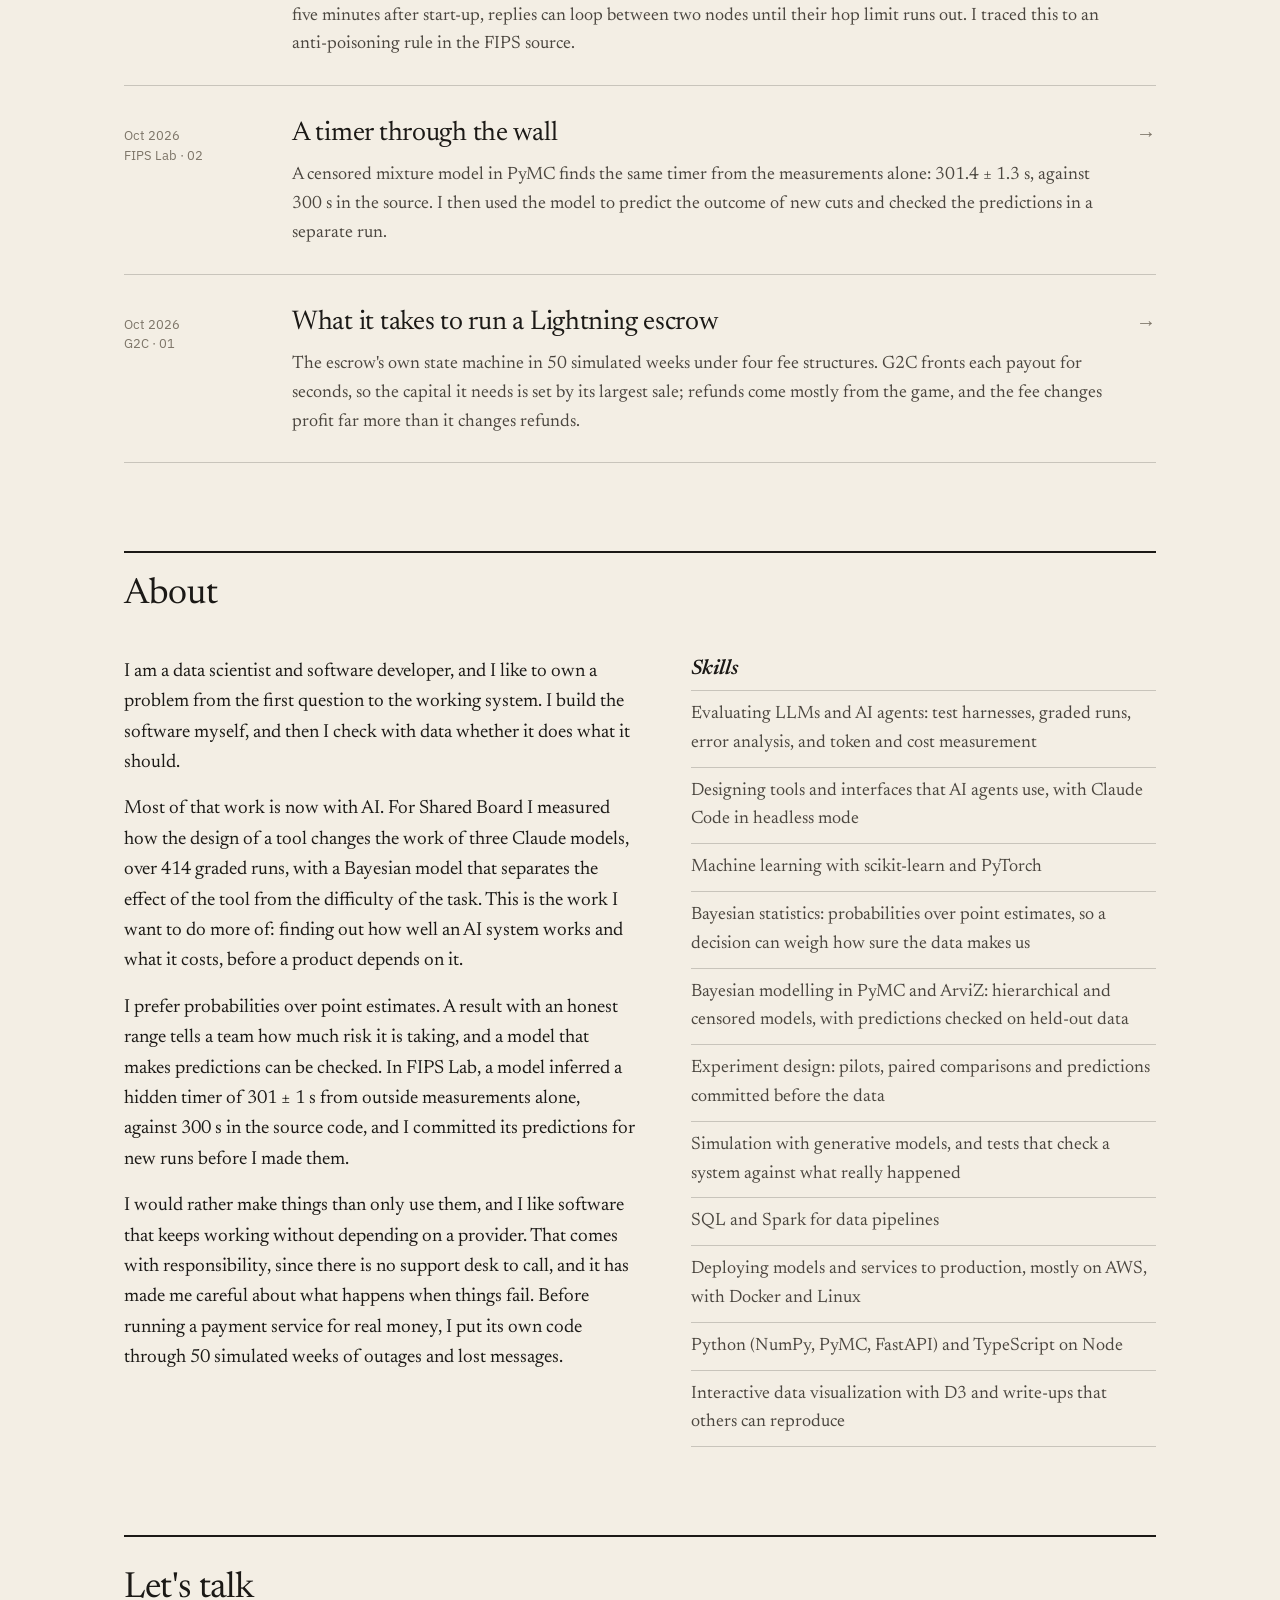
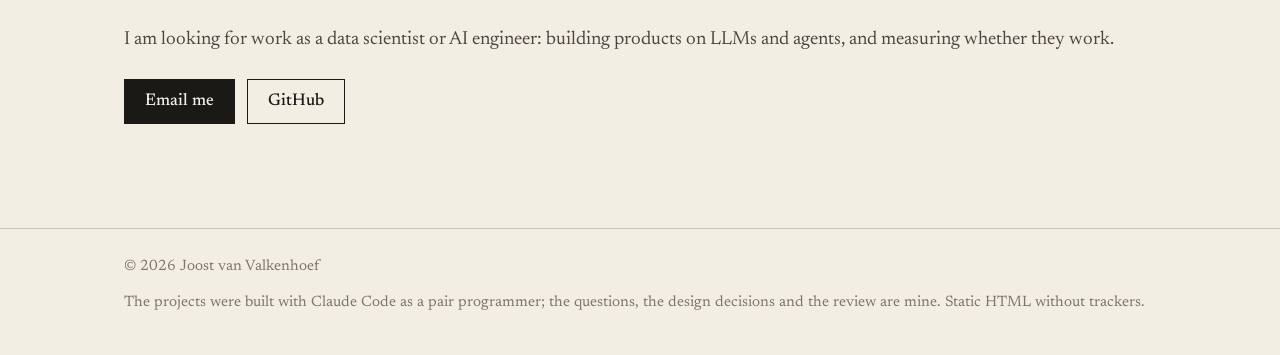
==== commit 4755cb10: "Lede about building and measuring AI systems; AWS Co-Authored-By: Claude Opus 5.5 <noreply@anthropic" ====
--- a/index.html
+++ b/index.html
@@ -4,7 +4,7 @@
   <meta charset="utf-8">
   <meta name="viewport" content="width=device-width, initial-scale=1">
   <title>Joost van Valkenhoef</title>
-  <meta name="description" content="Data scientist and software engineer. I build software that works without third parties in between and tools that people and AI agents share, and I measure how they behave.">
+  <meta name="description" content="Data scientist and software developer who builds AI systems and measures them: how well an LLM or agent does its job, what it costs, and how sure the answer is.">
   <link rel="icon" href="data:image/svg+xml,%3Csvg xmlns='http://www.w3.org/2000/svg' viewBox='0 0 32 32'%3E%3Cg fill='none' stroke='%231aa995' stroke-width='2.5'%3E%3Cpath d='M8 24 16 8 24 24Z'/%3E%3Ccircle cx='16' cy='8' r='3.5' fill='%2306080c' stroke='%23fbbf24'/%3E%3Ccircle cx='8' cy='24' r='3.5' fill='%2306080c'/%3E%3Ccircle cx='24' cy='24' r='3.5' fill='%2306080c'/%3E%3C/g%3E%3C/svg%3E">
   <link rel="stylesheet" href="style.css">
   <script src="theme.js"></script>
@@ -31,7 +31,7 @@
   <div class="wrap">
     <p class="kicker">Data scientist · Software engineer</p>
     <h1>I build software and <em>measure how it behaves.</em></h1>
-    <p class="lede">My background is in data science and software development. At the moment I build software that works without third parties in between and tools that people and AI agents use together, and I test both with experiments and Bayesian statistics.</p>
+    <p class="lede">I am a data scientist and software developer who builds AI systems and then measures them. I find out how well an LLM or agent does its job and what that costs, using experiments and Bayesian models that say how sure each answer is.</p>
     <div class="cta">
       <a class="btn primary" href="#work">See my work →</a>
       <a class="btn" href="#contact">Get in touch</a>
@@ -195,7 +195,7 @@
           <li>Experiment design: pilots, paired comparisons and predictions committed before the data</li>
           <li>Simulation with generative models, and tests that check a system against what really happened</li>
           <li>SQL and Spark for data pipelines</li>
-          <li>Deploying models and services to production in the cloud, with Docker and Linux</li>
+          <li>Deploying models and services to production, mostly on AWS, with Docker and Linux</li>
           <li>Python (NumPy, PyMC, FastAPI) and TypeScript on Node</li>
           <li>Interactive data visualization with D3 and write-ups that others can reproduce</li>
         </ul>
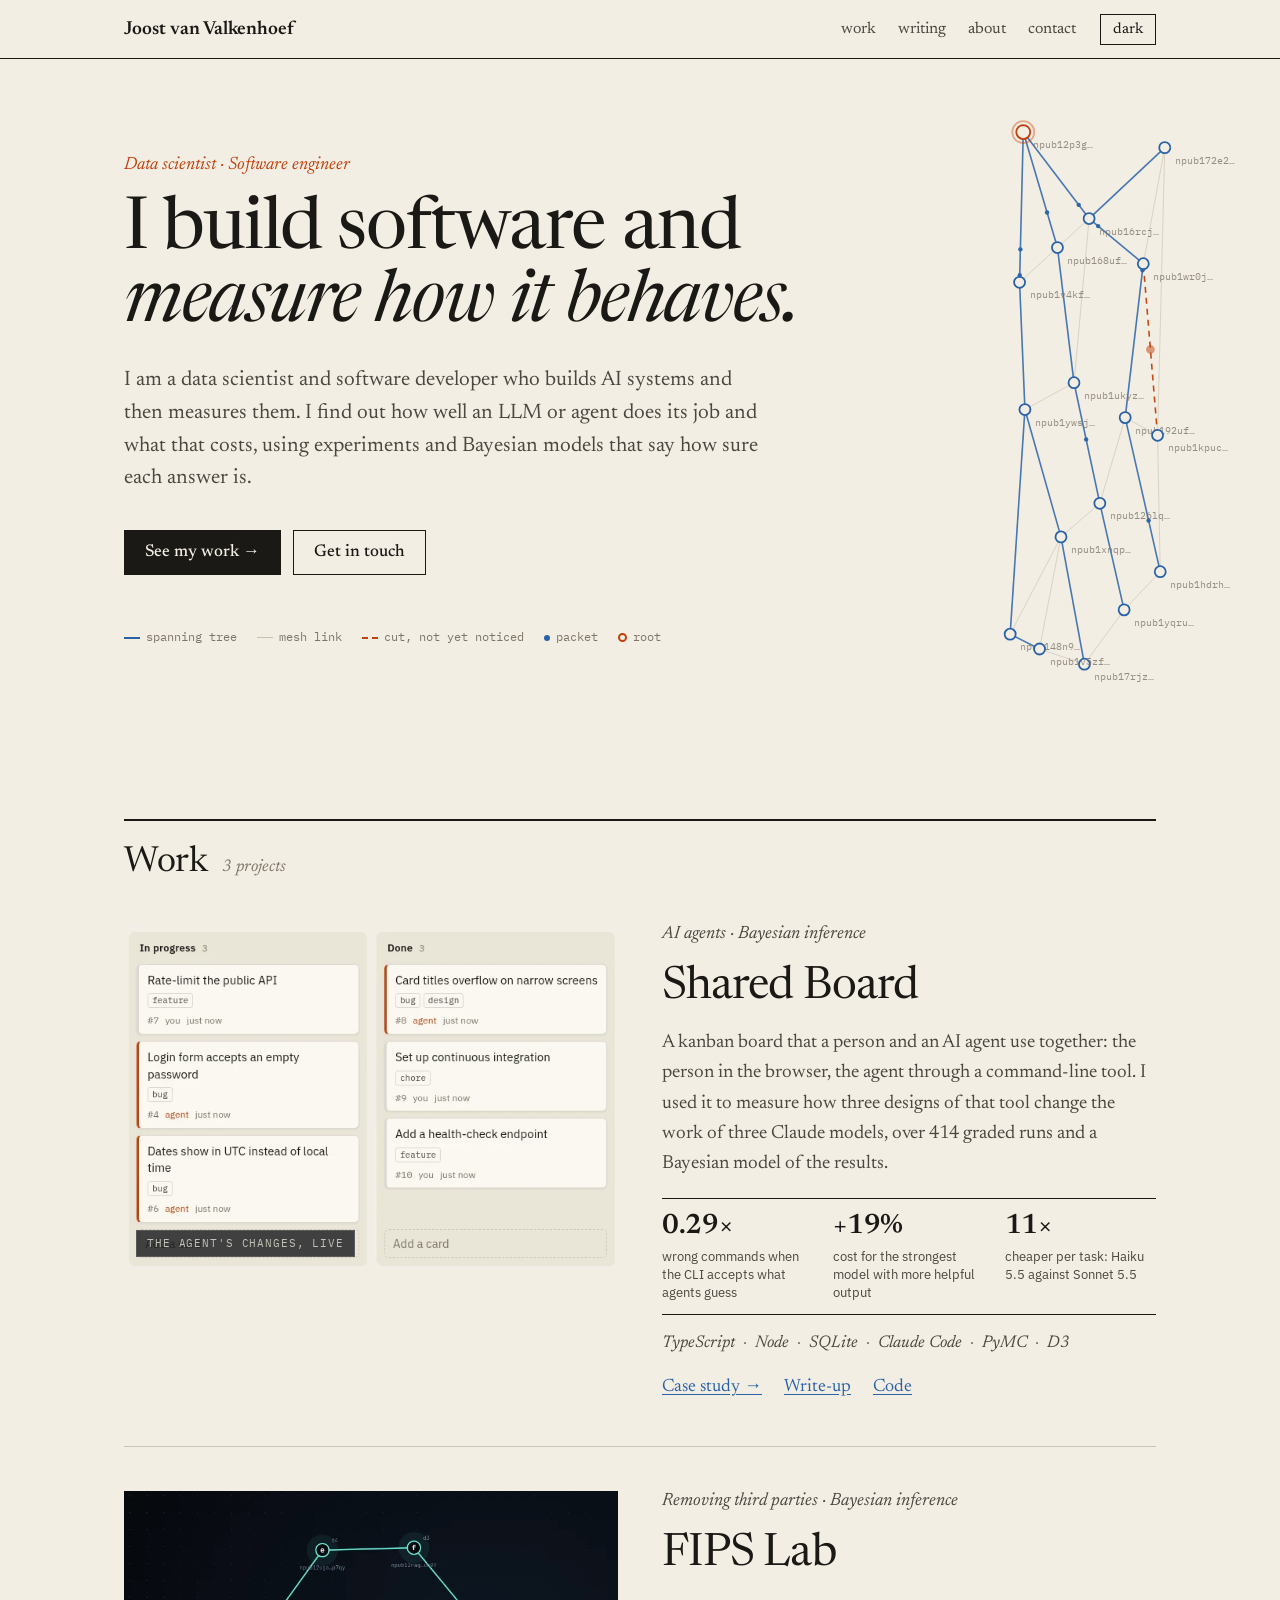
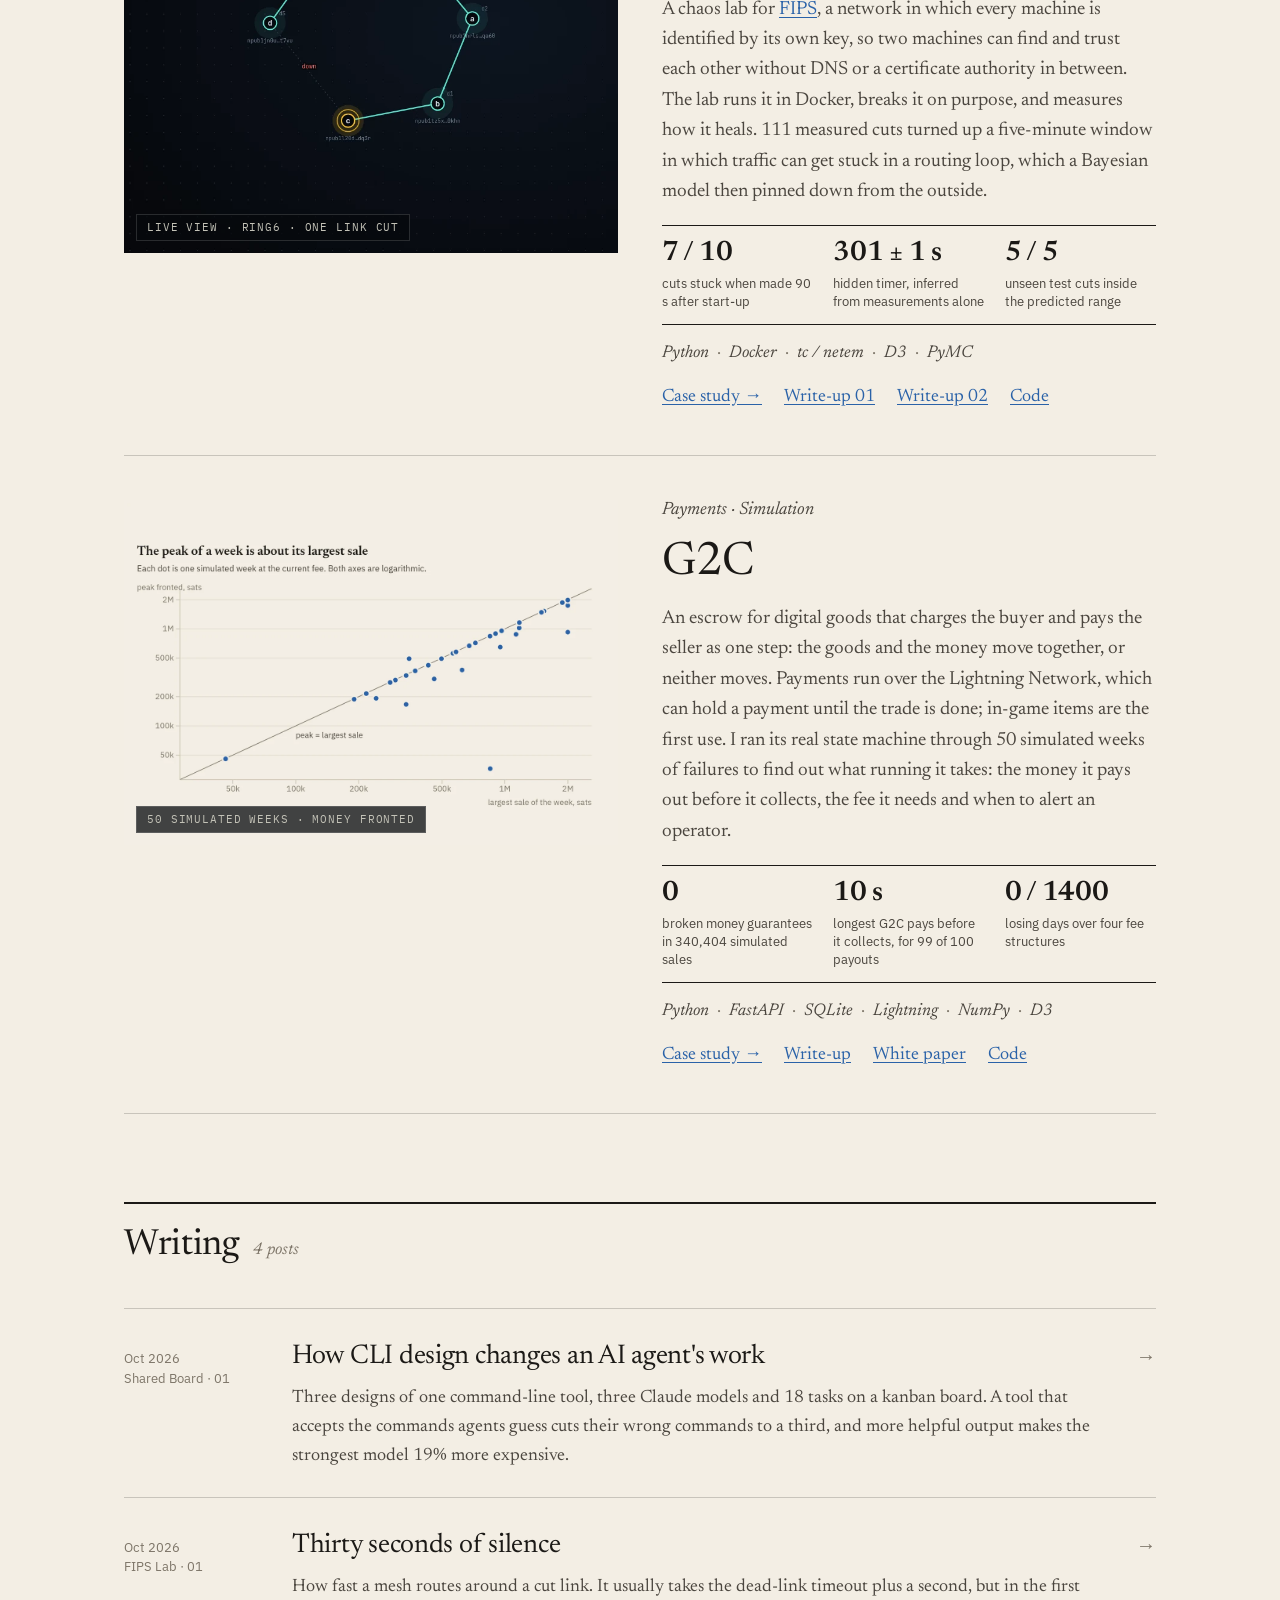
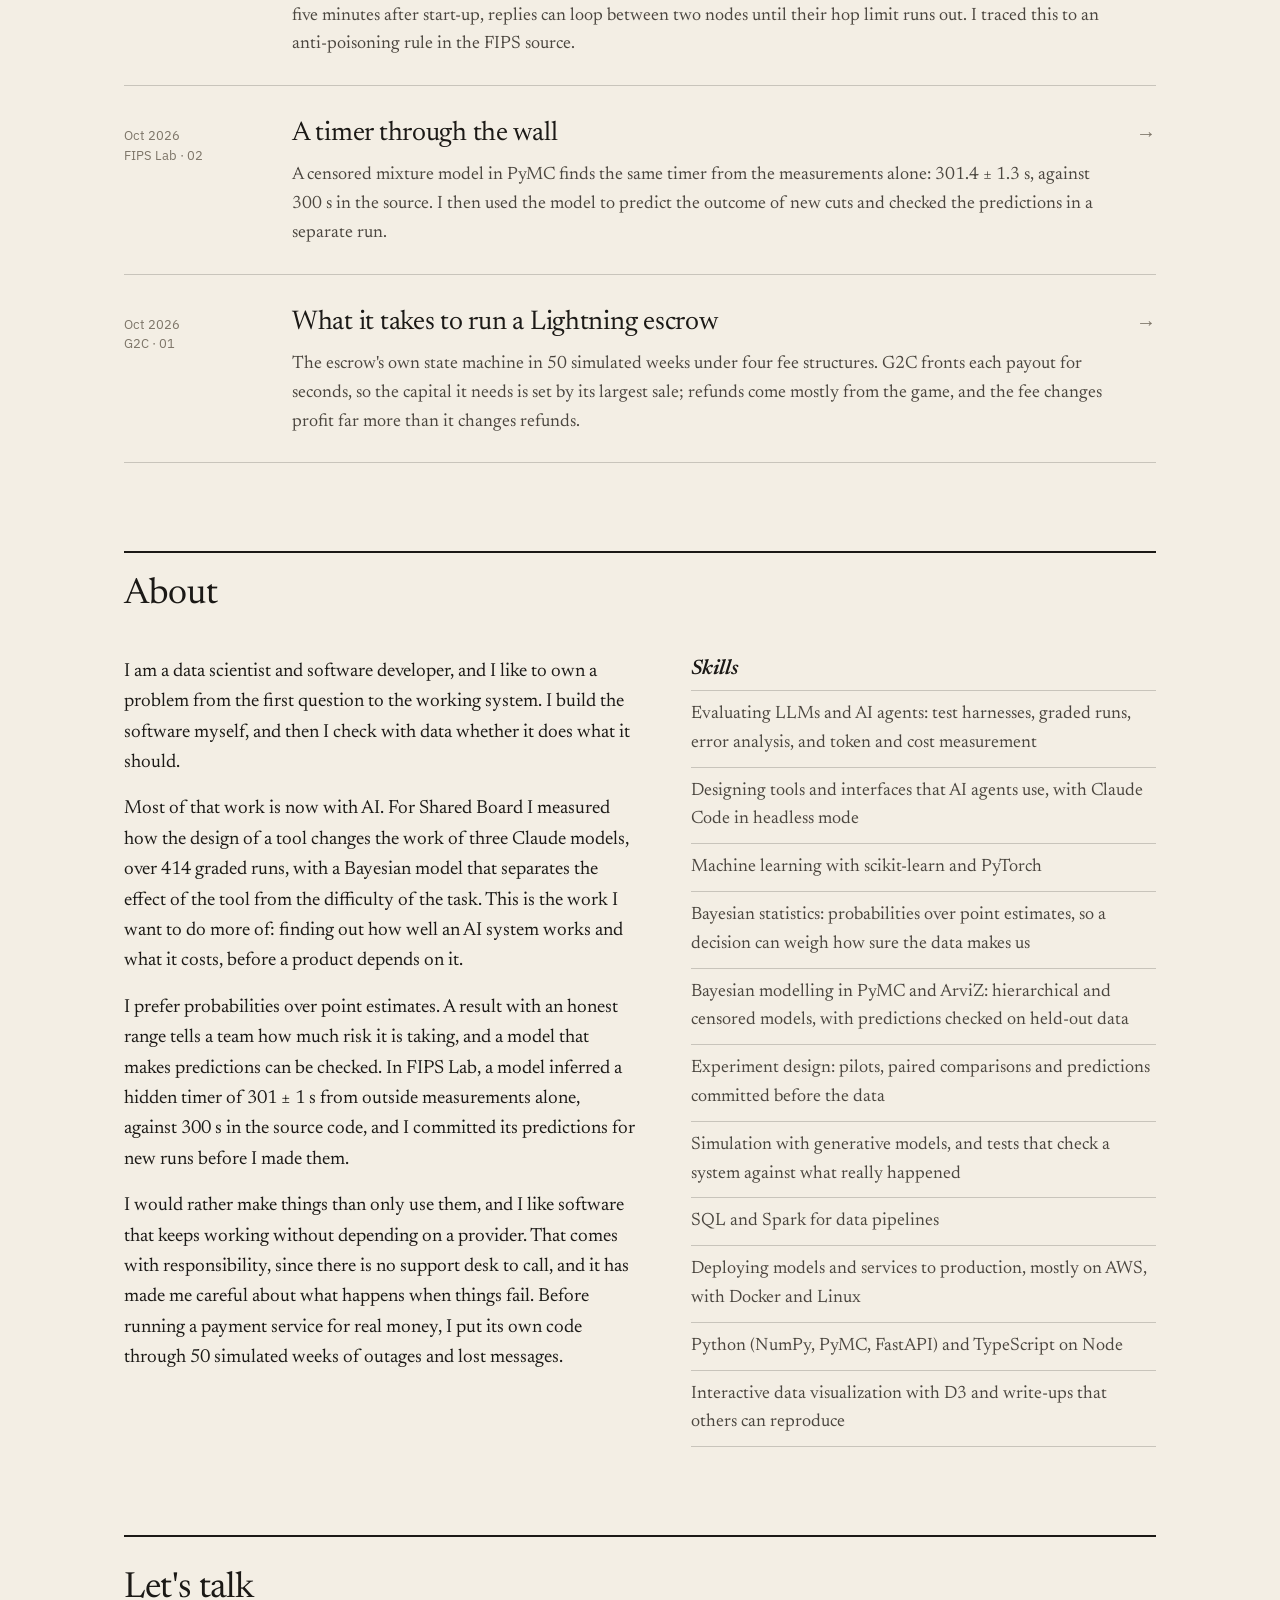
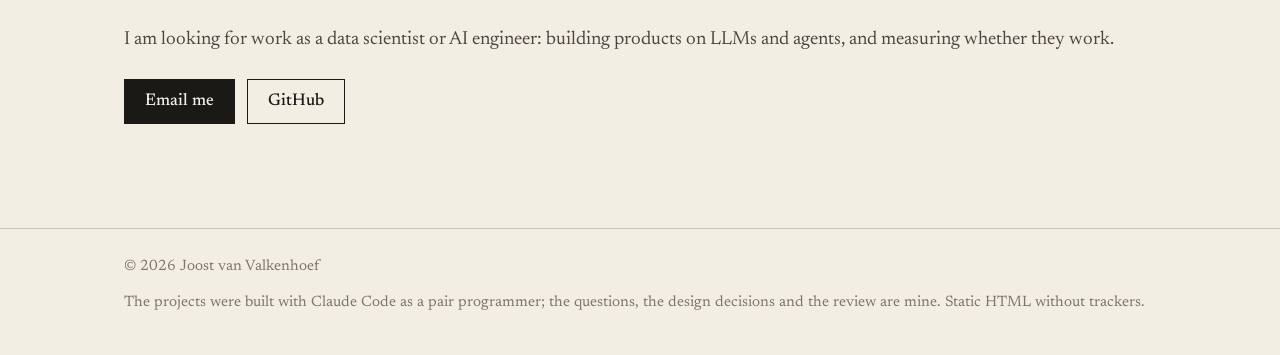
==== commit c0b480fd: "Code links to the project repos Co-Authored-By: Claude Opus 5.5 <noreply@anthropic.com> Claude-Sessi" ====
--- a/index.html
+++ b/index.html
@@ -70,6 +70,7 @@
         <div class="links">
           <a href="shared-board/">Case study →</a>
           <a href="shared-board/writeup/">Write-up</a>
+          <a href="https://github.com/jmevanvalkenhoef/shared-board">Code</a>
         </div>
       </div>
     </article>
@@ -95,6 +96,7 @@
           <a href="fips-lab/">Case study →</a>
           <a href="fips-lab/experiments/writeups/01-reroute/">Write-up 01</a>
           <a href="fips-lab/experiments/writeups/02-window/">Write-up 02</a>
+          <a href="https://github.com/jmevanvalkenhoef/fips-lab">Code</a>
         </div>
       </div>
     </article>
@@ -120,6 +122,7 @@
           <a href="g2c/">Case study →</a>
           <a href="g2c/writeup/">Write-up</a>
           <a href="g2c/white-paper.pdf">White paper</a>
+          <a href="https://github.com/jmevanvalkenhoef/g2c">Code</a>
         </div>
       </div>
     </article>
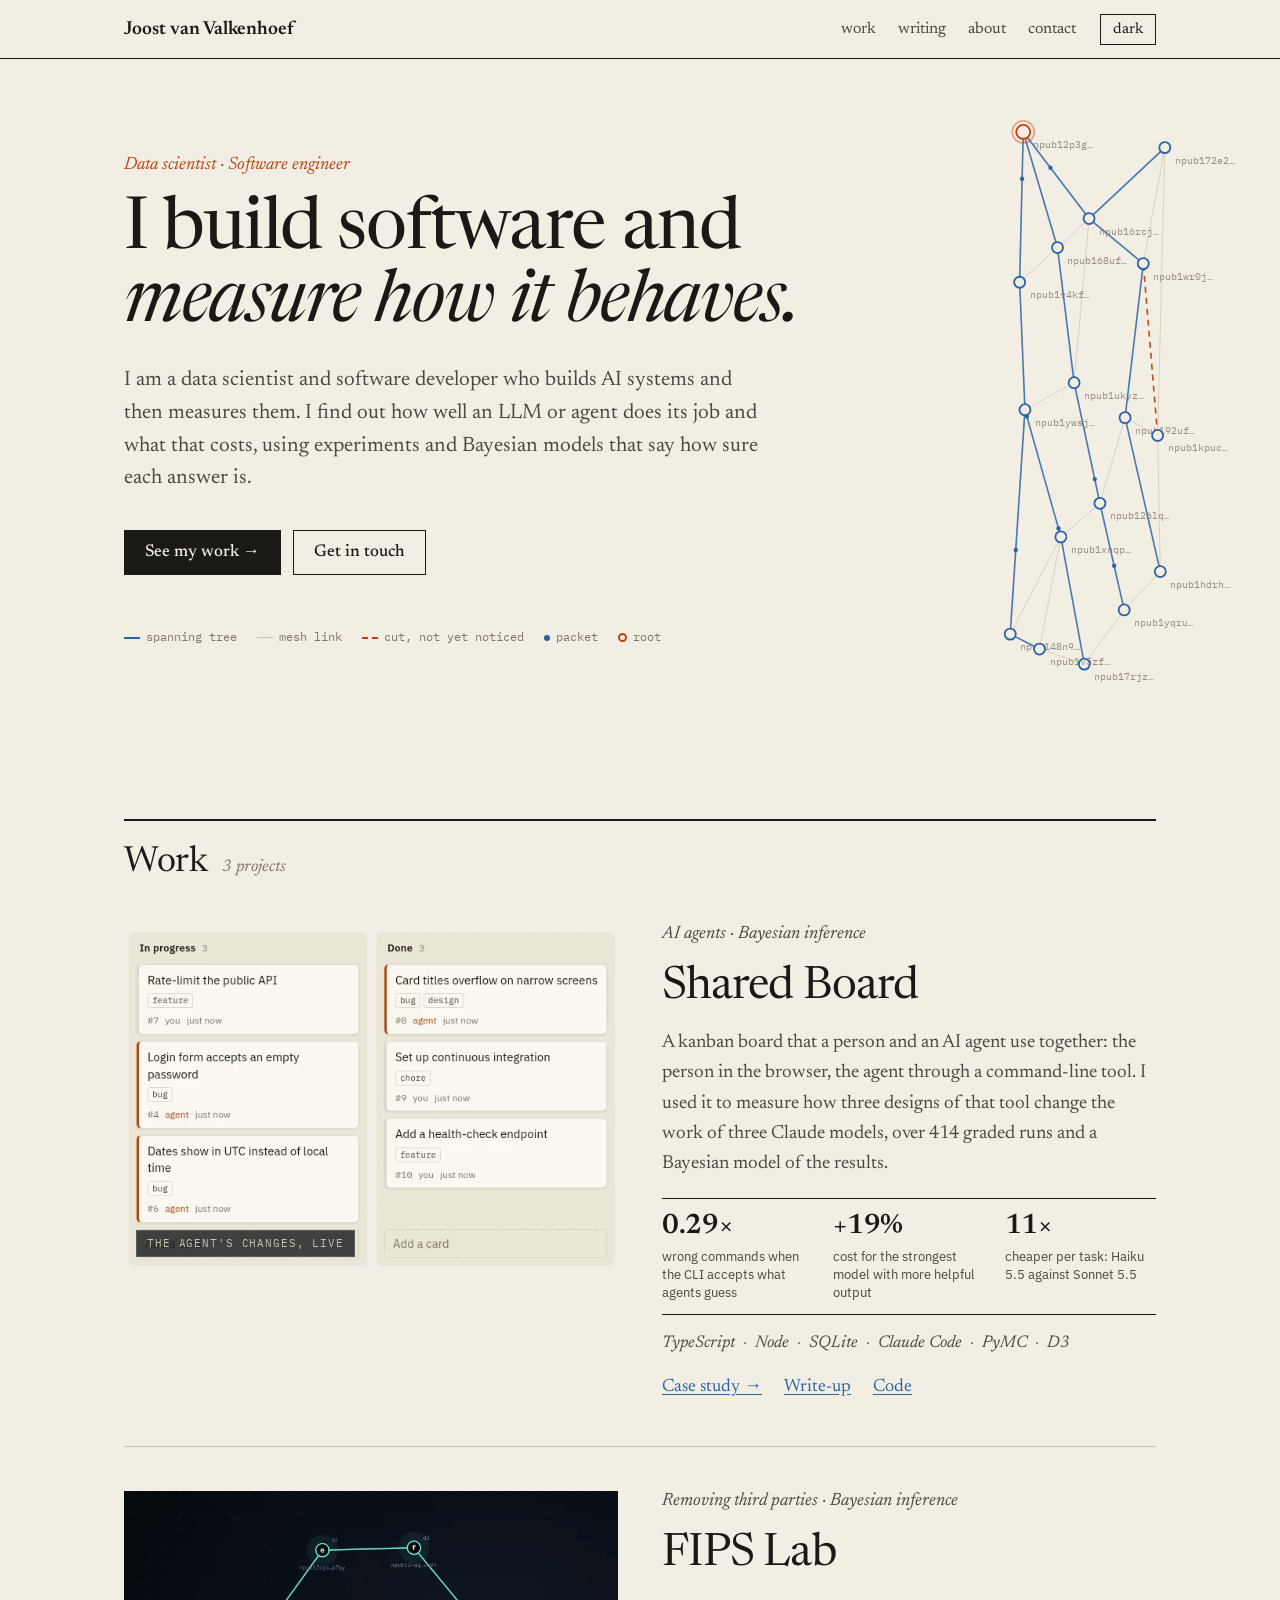
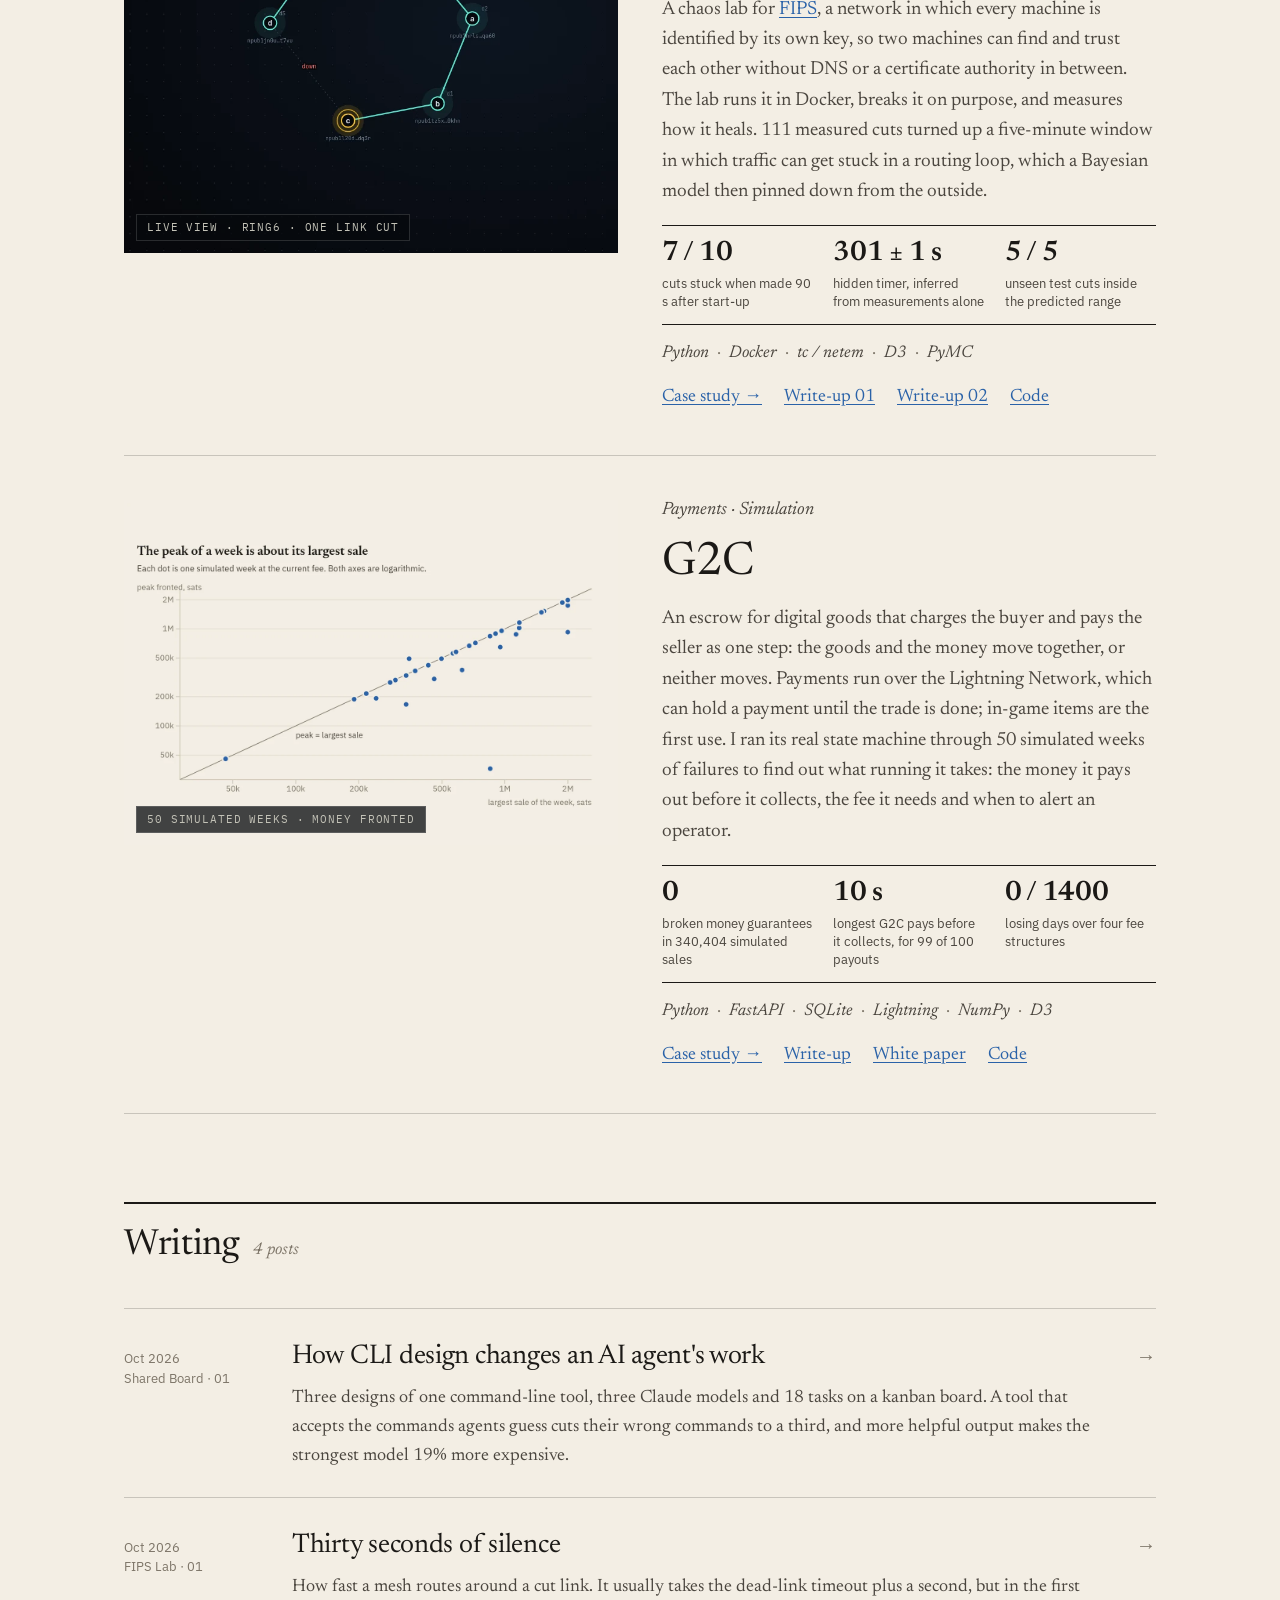
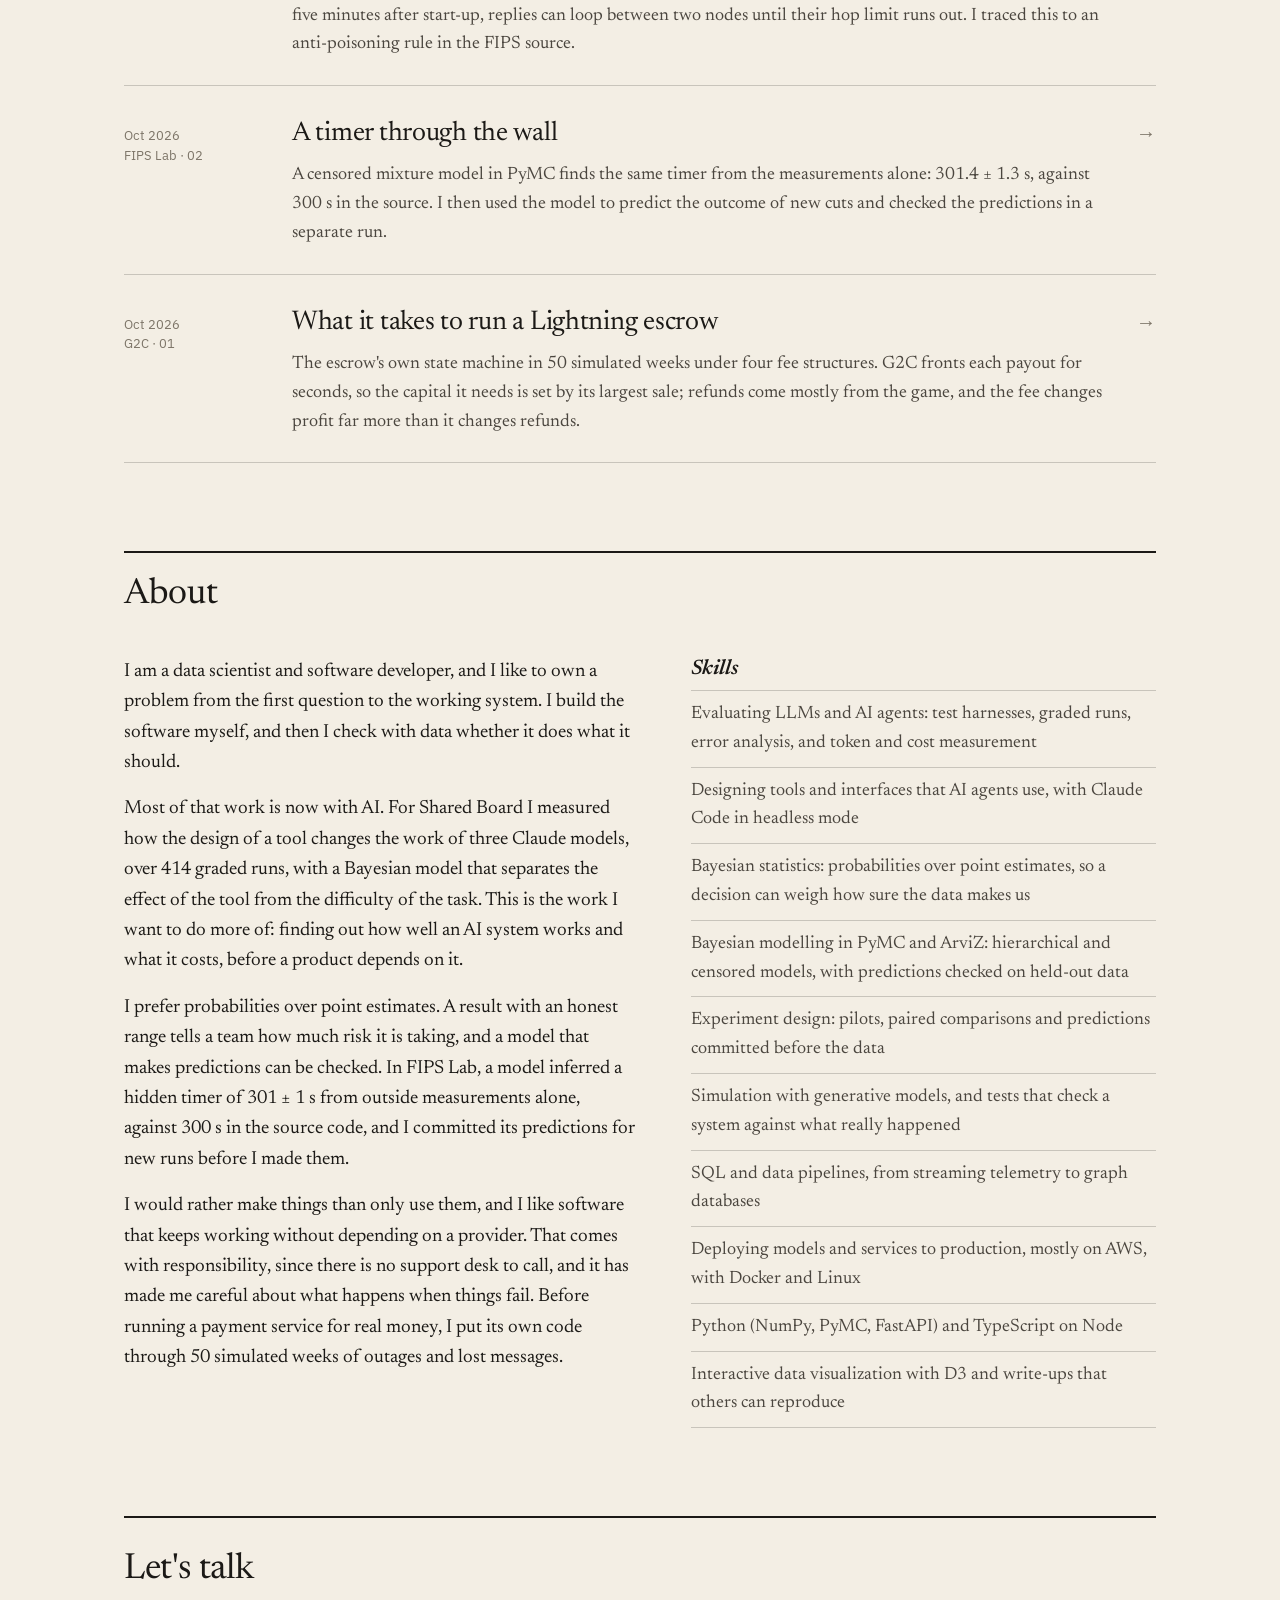
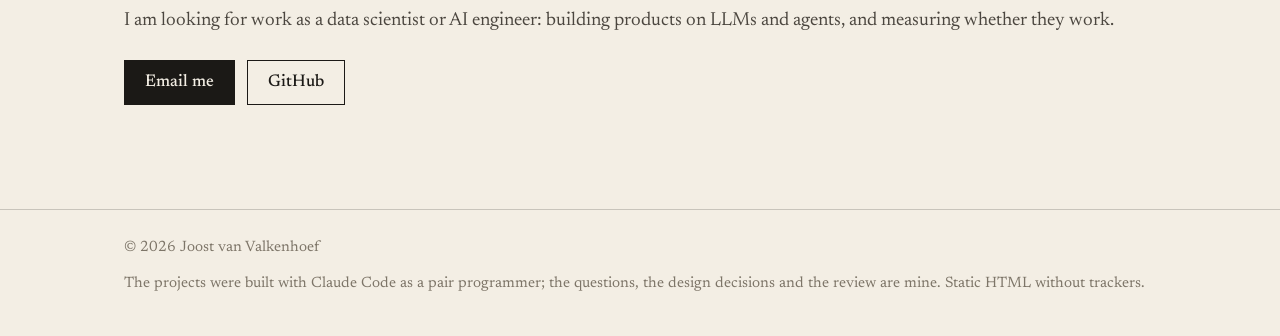
==== commit 08bd56a0: "Skills: drop scikit-learn, PyTorch and Spark Co-Authored-By: Claude Opus 5.5 <noreply@anthropic.com>" ====
--- a/index.html
+++ b/index.html
@@ -192,12 +192,11 @@
         <ul>
           <li>Evaluating LLMs and AI agents: test harnesses, graded runs, error analysis, and token and cost measurement</li>
           <li>Designing tools and interfaces that AI agents use, with Claude Code in headless mode</li>
-          <li>Machine learning with scikit-learn and PyTorch</li>
           <li>Bayesian statistics: probabilities over point estimates, so a decision can weigh how sure the data makes us</li>
           <li>Bayesian modelling in PyMC and ArviZ: hierarchical and censored models, with predictions checked on held-out data</li>
           <li>Experiment design: pilots, paired comparisons and predictions committed before the data</li>
           <li>Simulation with generative models, and tests that check a system against what really happened</li>
-          <li>SQL and Spark for data pipelines</li>
+          <li>SQL and data pipelines, from streaming telemetry to graph databases</li>
           <li>Deploying models and services to production, mostly on AWS, with Docker and Linux</li>
           <li>Python (NumPy, PyMC, FastAPI) and TypeScript on Node</li>
           <li>Interactive data visualization with D3 and write-ups that others can reproduce</li>
